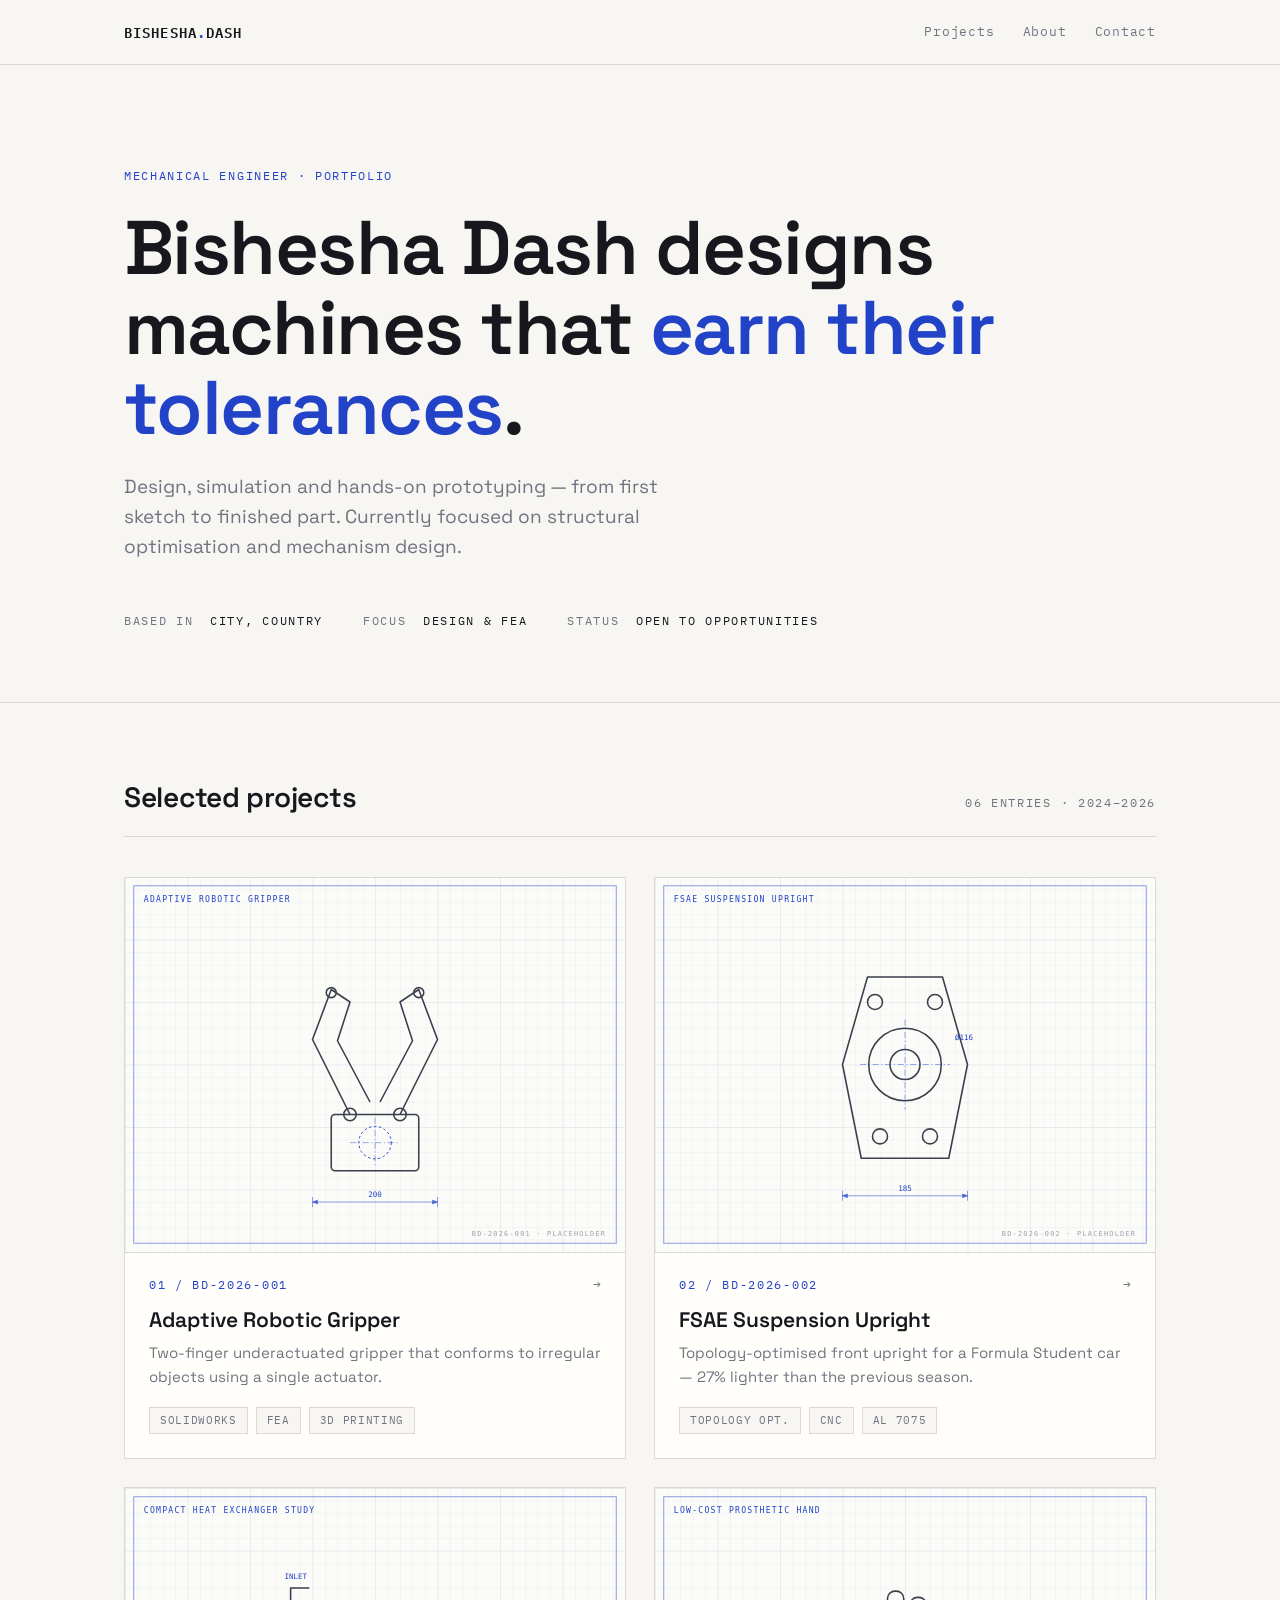
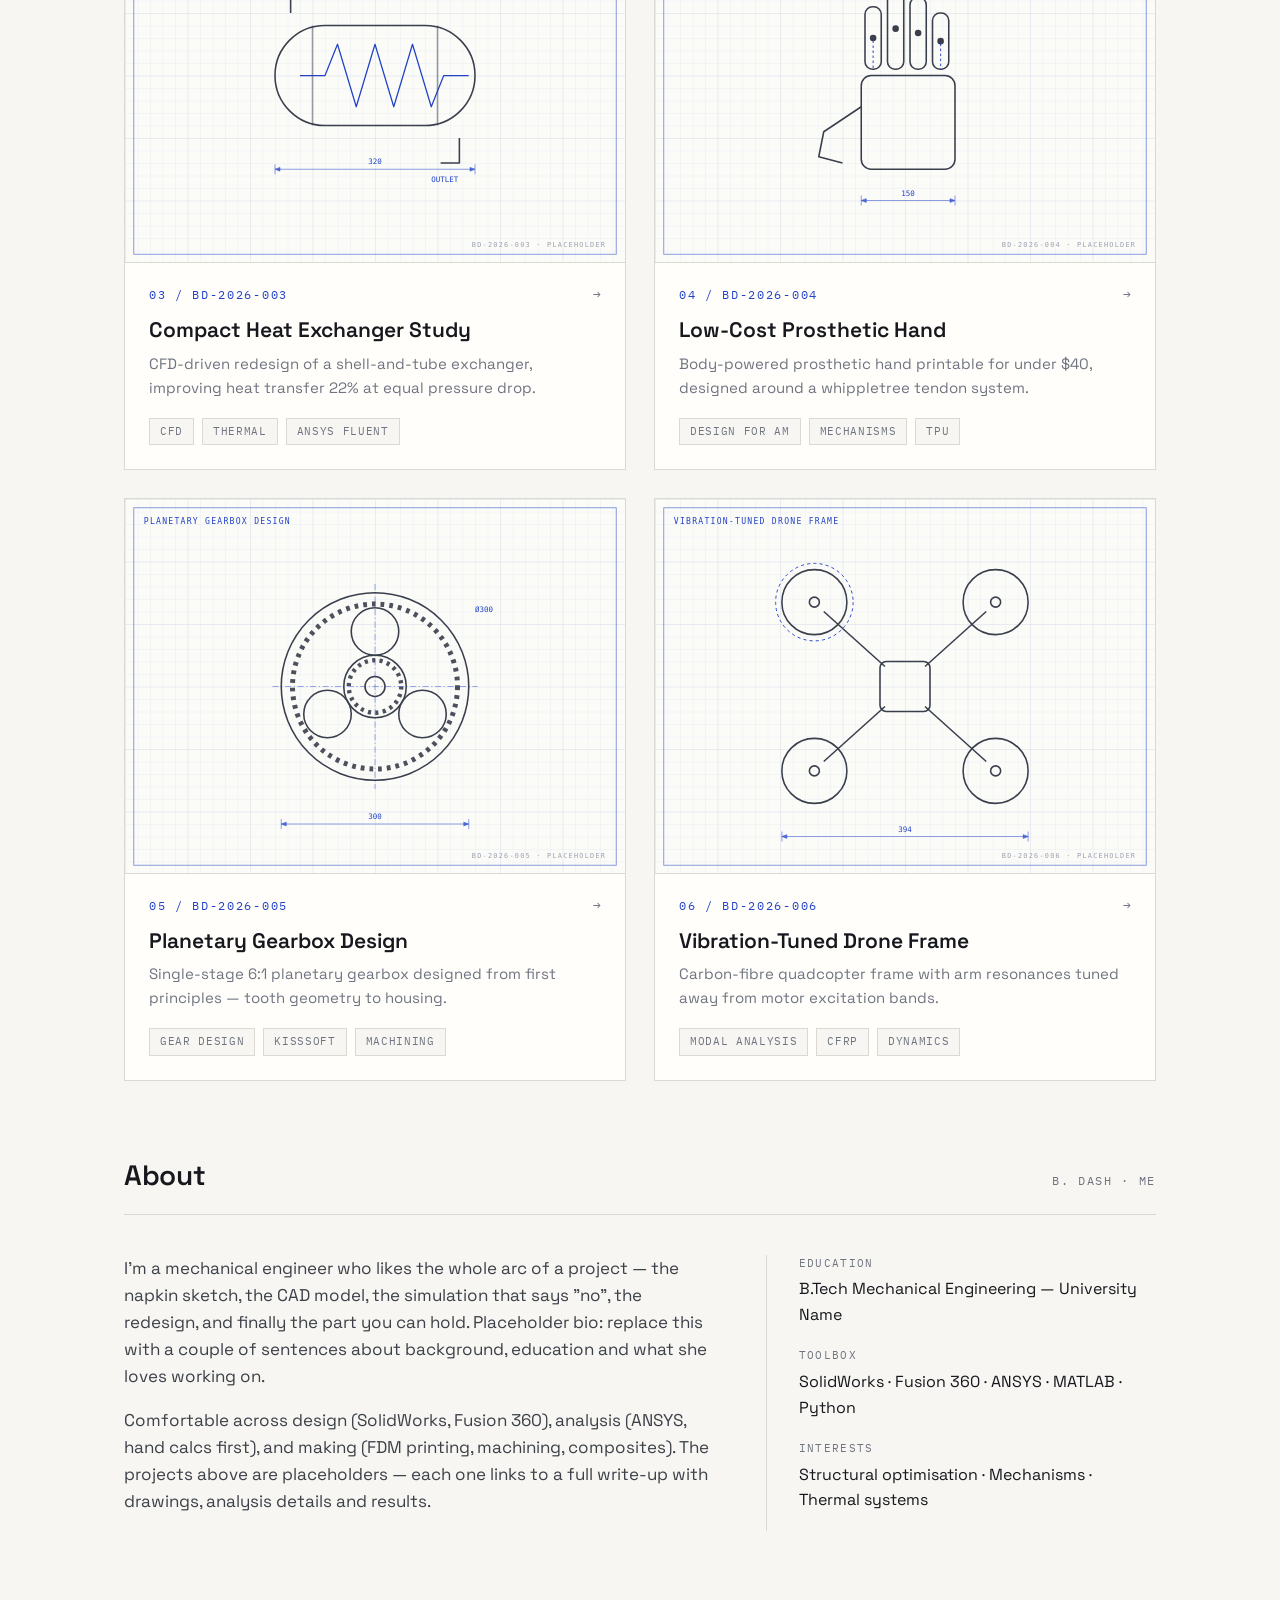
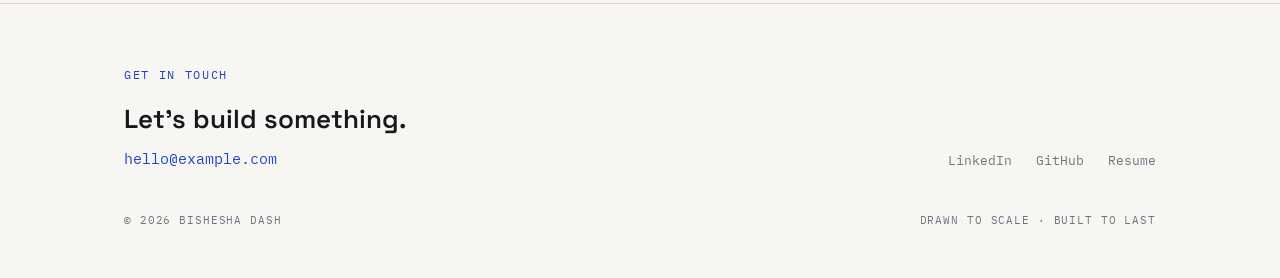
==== index.html @ 52e05893 "initial commit" ====
<!DOCTYPE html>
<html lang="en">
<head>
  <meta charset="UTF-8">
  <meta name="viewport" content="width=device-width, initial-scale=1.0">
  <title>Bishesha Dash — Mechanical Engineer</title>
  <meta name="description" content="Portfolio of Bishesha Dash, mechanical engineer — design, analysis and prototyping projects.">
  <link rel="preconnect" href="https://fonts.googleapis.com">
  <link rel="preconnect" href="https://fonts.gstatic.com" crossorigin>
  <link href="https://fonts.googleapis.com/css2?family=Space+Grotesk:wght@400;500;600&family=IBM+Plex+Mono:wght@400;500;600&display=swap" rel="stylesheet">
  <link rel="stylesheet" href="css/style.css">
</head>
<body>

  <nav class="nav">
    <div class="wrap nav__inner">
      <a class="nav__logo" href="index.html">BISHESHA<span>.</span>DASH</a>
      <div class="nav__links">
        <a href="#projects">Projects</a>
        <a href="#about">About</a>
        <a href="#contact">Contact</a>
      </div>
    </div>
  </nav>

  <header class="hero">
    <div class="wrap">
      <span class="label label--accent">Mechanical Engineer · Portfolio</span>
      <h1>Bishesha Dash designs machines that <em>earn their tolerances</em>.</h1>
      <p class="hero__tagline">
        Design, simulation and hands-on prototyping — from first sketch to
        finished part. Currently focused on structural optimisation and
        mechanism design.
      </p>
      <div class="hero__meta">
        <span class="label"><b>Based in</b> City, Country</span>
        <span class="label"><b>Focus</b> Design &amp; FEA</span>
        <span class="label"><b>Status</b> Open to opportunities</span>
      </div>
    </div>
  </header>

  <main>
    <section class="section" id="projects">
      <div class="wrap">
        <div class="section__head">
          <h2>Selected projects</h2>
          <span class="label">06 ENTRIES · 2024&#8211;2026</span>
        </div>
        <div class="grid">
        <a class="card" href="projects/robotic-gripper.html">
          <div class="card__thumb"><img src="assets/robotic-gripper.svg" alt="Adaptive Robotic Gripper placeholder rendering"></div>
          <div class="card__body">
            <div class="card__top">
              <span class="label label--accent">01 / BD-2026-001</span>
              <span class="card__arrow">&#8594;</span>
            </div>
            <h3>Adaptive Robotic Gripper</h3>
            <p class="card__desc">Two-finger underactuated gripper that conforms to irregular objects using a single actuator.</p>
            <div class="card__tags"><span class="tag">SolidWorks</span><span class="tag">FEA</span><span class="tag">3D Printing</span></div>
          </div>
        </a>
        <a class="card" href="projects/fsae-upright.html">
          <div class="card__thumb"><img src="assets/fsae-upright.svg" alt="FSAE Suspension Upright placeholder rendering"></div>
          <div class="card__body">
            <div class="card__top">
              <span class="label label--accent">02 / BD-2026-002</span>
              <span class="card__arrow">&#8594;</span>
            </div>
            <h3>FSAE Suspension Upright</h3>
            <p class="card__desc">Topology-optimised front upright for a Formula Student car — 27% lighter than the previous season.</p>
            <div class="card__tags"><span class="tag">Topology Opt.</span><span class="tag">CNC</span><span class="tag">Al 7075</span></div>
          </div>
        </a>
        <a class="card" href="projects/heat-exchanger.html">
          <div class="card__thumb"><img src="assets/heat-exchanger.svg" alt="Compact Heat Exchanger Study placeholder rendering"></div>
          <div class="card__body">
            <div class="card__top">
              <span class="label label--accent">03 / BD-2026-003</span>
              <span class="card__arrow">&#8594;</span>
            </div>
            <h3>Compact Heat Exchanger Study</h3>
            <p class="card__desc">CFD-driven redesign of a shell-and-tube exchanger, improving heat transfer 22% at equal pressure drop.</p>
            <div class="card__tags"><span class="tag">CFD</span><span class="tag">Thermal</span><span class="tag">ANSYS Fluent</span></div>
          </div>
        </a>
        <a class="card" href="projects/prosthetic-hand.html">
          <div class="card__thumb"><img src="assets/prosthetic-hand.svg" alt="Low-Cost Prosthetic Hand placeholder rendering"></div>
          <div class="card__body">
            <div class="card__top">
              <span class="label label--accent">04 / BD-2026-004</span>
              <span class="card__arrow">&#8594;</span>
            </div>
            <h3>Low-Cost Prosthetic Hand</h3>
            <p class="card__desc">Body-powered prosthetic hand printable for under $40, designed around a whippletree tendon system.</p>
            <div class="card__tags"><span class="tag">Design for AM</span><span class="tag">Mechanisms</span><span class="tag">TPU</span></div>
          </div>
        </a>
        <a class="card" href="projects/planetary-gearbox.html">
          <div class="card__thumb"><img src="assets/planetary-gearbox.svg" alt="Planetary Gearbox Design placeholder rendering"></div>
          <div class="card__body">
            <div class="card__top">
              <span class="label label--accent">05 / BD-2026-005</span>
              <span class="card__arrow">&#8594;</span>
            </div>
            <h3>Planetary Gearbox Design</h3>
            <p class="card__desc">Single-stage 6:1 planetary gearbox designed from first principles — tooth geometry to housing.</p>
            <div class="card__tags"><span class="tag">Gear Design</span><span class="tag">KISSsoft</span><span class="tag">Machining</span></div>
          </div>
        </a>
        <a class="card" href="projects/drone-frame.html">
          <div class="card__thumb"><img src="assets/drone-frame.svg" alt="Vibration-Tuned Drone Frame placeholder rendering"></div>
          <div class="card__body">
            <div class="card__top">
              <span class="label label--accent">06 / BD-2026-006</span>
              <span class="card__arrow">&#8594;</span>
            </div>
            <h3>Vibration-Tuned Drone Frame</h3>
            <p class="card__desc">Carbon-fibre quadcopter frame with arm resonances tuned away from motor excitation bands.</p>
            <div class="card__tags"><span class="tag">Modal Analysis</span><span class="tag">CFRP</span><span class="tag">Dynamics</span></div>
          </div>
        </a>
        </div>
      </div>
    </section>

    <section class="section" id="about" style="padding-top:0">
      <div class="wrap">
        <div class="section__head">
          <h2>About</h2>
          <span class="label">B. DASH · ME</span>
        </div>
        <div class="about">
          <div>
            <p>
              I'm a mechanical engineer who likes the whole arc of a project —
              the napkin sketch, the CAD model, the simulation that says "no",
              the redesign, and finally the part you can hold. Placeholder bio:
              replace this with a couple of sentences about background,
              education and what she loves working on.
            </p>
            <p>
              Comfortable across design (SolidWorks, Fusion 360), analysis
              (ANSYS, hand calcs first), and making (FDM printing, machining,
              composites). The projects above are placeholders — each one links
              to a full write-up with drawings, analysis details and results.
            </p>
          </div>
          <dl class="about__facts">
            <dt>Education</dt>
            <dd>B.Tech Mechanical Engineering — University Name</dd>
            <dt>Toolbox</dt>
            <dd>SolidWorks · Fusion 360 · ANSYS · MATLAB · Python</dd>
            <dt>Interests</dt>
            <dd>Structural optimisation · Mechanisms · Thermal systems</dd>
          </dl>
        </div>
      </div>
    </section>
  </main>

  <footer class="footer" id="contact">
    <div class="wrap">
      <div class="footer__inner">
        <div>
          <span class="label label--accent">Get in touch</span>
          <h2>Let's build something.</h2>
          <a class="email" href="mailto:hello@example.com">hello@example.com</a>
        </div>
        <div class="footer__links">
          <a href="#">LinkedIn</a>
          <a href="#">GitHub</a>
          <a href="#">Resume</a>
        </div>
      </div>
      <div class="footer__fine">
        <span>&#169; 2026 BISHESHA DASH</span>
        <span>DRAWN TO SCALE · BUILT TO LAST</span>
      </div>
    </div>
  </footer>

</body>
</html>
---- css/style.css ----
/* ============================================
   Bishesha Dash — Portfolio
   Clean engineering-paper aesthetic
   ============================================ */

:root {
  --paper: #f7f6f2;
  --surface: #fffefb;
  --ink: #16181d;
  --muted: #6f7480;
  --line: #dcd9d0;
  --accent: #2242c8;
  --accent-soft: #eef1fb;
  --mono: "IBM Plex Mono", ui-monospace, "SF Mono", Menlo, monospace;
  --sans: "Space Grotesk", -apple-system, "Helvetica Neue", Arial, sans-serif;
}

* { margin: 0; padding: 0; box-sizing: border-box; }

html { scroll-behavior: smooth; }

body {
  font-family: var(--sans);
  background: var(--paper);
  color: var(--ink);
  line-height: 1.6;
  font-size: 17px;
  -webkit-font-smoothing: antialiased;
}

::selection { background: var(--accent); color: #fff; }

img { max-width: 100%; display: block; }

a { color: inherit; text-decoration: none; }

.wrap {
  max-width: 1080px;
  margin: 0 auto;
  padding: 0 24px;
}

/* ---------- monospace labels ---------- */
.label {
  font-family: var(--mono);
  font-size: 12px;
  letter-spacing: 0.14em;
  text-transform: uppercase;
  color: var(--muted);
}

.label--accent { color: var(--accent); }

/* ---------- nav ---------- */
.nav {
  position: sticky;
  top: 0;
  z-index: 10;
  background: color-mix(in srgb, var(--paper) 88%, transparent);
  backdrop-filter: blur(10px);
  -webkit-backdrop-filter: blur(10px);
  border-bottom: 1px solid var(--line);
}

.nav__inner {
  display: flex;
  align-items: center;
  justify-content: space-between;
  height: 64px;
}

.nav__logo {
  font-family: var(--mono);
  font-size: 14px;
  font-weight: 600;
  letter-spacing: 0.08em;
}

.nav__logo span { color: var(--accent); }

.nav__links {
  display: flex;
  gap: 28px;
  font-family: var(--mono);
  font-size: 13px;
  letter-spacing: 0.06em;
}

.nav__links a {
  color: var(--muted);
  transition: color 0.15s ease;
}

.nav__links a:hover { color: var(--accent); }

/* ---------- hero ---------- */
.hero {
  padding: 96px 0 72px;
  border-bottom: 1px solid var(--line);
}

.hero h1 {
  font-size: clamp(42px, 7vw, 76px);
  font-weight: 600;
  line-height: 1.05;
  letter-spacing: -0.02em;
  margin: 20px 0 24px;
}

.hero h1 em {
  font-style: normal;
  color: var(--accent);
}

.hero__tagline {
  max-width: 560px;
  font-size: 19px;
  color: var(--muted);
}

.hero__meta {
  display: flex;
  flex-wrap: wrap;
  gap: 12px 40px;
  margin-top: 48px;
}

.hero__meta .label { color: var(--ink); }
.hero__meta .label b { color: var(--muted); font-weight: 400; margin-right: 8px; }

/* ---------- section headers ---------- */
.section { padding: 72px 0; }

.section__head {
  display: flex;
  align-items: baseline;
  justify-content: space-between;
  gap: 16px;
  margin-bottom: 40px;
  padding-bottom: 16px;
  border-bottom: 1px solid var(--line);
}

.section__head h2 {
  font-size: 28px;
  font-weight: 600;
  letter-spacing: -0.01em;
}

/* ---------- project grid ---------- */
.grid {
  display: grid;
  grid-template-columns: repeat(2, 1fr);
  gap: 28px;
}

.card {
  background: var(--surface);
  border: 1px solid var(--line);
  display: flex;
  flex-direction: column;
  transition: border-color 0.2s ease, transform 0.2s ease, box-shadow 0.2s ease;
}

.card:hover {
  border-color: var(--accent);
  transform: translateY(-3px);
  box-shadow: 0 12px 32px rgba(22, 24, 29, 0.08);
}

.card__thumb {
  border-bottom: 1px solid var(--line);
  overflow: hidden;
  aspect-ratio: 4 / 3;
  background: var(--surface);
}

.card__thumb img {
  width: 100%;
  height: 100%;
  object-fit: cover;
  transition: transform 0.35s ease;
}

.card:hover .card__thumb img { transform: scale(1.03); }

.card__body { padding: 22px 24px 24px; flex: 1; display: flex; flex-direction: column; }

.card__top {
  display: flex;
  justify-content: space-between;
  align-items: baseline;
  margin-bottom: 10px;
}

.card__body h3 {
  font-size: 21px;
  font-weight: 600;
  line-height: 1.3;
  margin-bottom: 8px;
}

.card:hover h3 { color: var(--accent); }

.card__desc {
  font-size: 15px;
  color: var(--muted);
  margin-bottom: 18px;
  flex: 1;
}

.card__tags { display: flex; flex-wrap: wrap; gap: 8px; }

.tag {
  font-family: var(--mono);
  font-size: 11px;
  letter-spacing: 0.06em;
  text-transform: uppercase;
  padding: 4px 10px;
  border: 1px solid var(--line);
  color: var(--muted);
  background: var(--paper);
}

.card__arrow {
  font-family: var(--mono);
  font-size: 13px;
  color: var(--muted);
  transition: transform 0.2s ease, color 0.2s ease;
}

.card:hover .card__arrow {
  color: var(--accent);
  transform: translateX(4px);
}

/* ---------- about ---------- */
.about {
  display: grid;
  grid-template-columns: 1.5fr 1fr;
  gap: 56px;
}

.about p { color: #3c4048; margin-bottom: 16px; }

.about__facts { border-left: 1px solid var(--line); padding-left: 32px; }

.about__facts dt {
  font-family: var(--mono);
  font-size: 11px;
  letter-spacing: 0.12em;
  text-transform: uppercase;
  color: var(--muted);
  margin-top: 20px;
}

.about__facts dt:first-child { margin-top: 0; }

.about__facts dd { font-size: 16px; margin-top: 4px; }

/* ---------- footer ---------- */
.footer {
  border-top: 1px solid var(--line);
  padding: 56px 0 48px;
}

.footer__inner {
  display: flex;
  flex-wrap: wrap;
  justify-content: space-between;
  align-items: flex-end;
  gap: 24px;
}

.footer h2 { font-size: 26px; font-weight: 600; margin: 12px 0 4px; }

.footer a.email {
  font-family: var(--mono);
  font-size: 15px;
  color: var(--accent);
  border-bottom: 1px solid transparent;
}

.footer a.email:hover { border-bottom-color: var(--accent); }

.footer__links {
  display: flex;
  gap: 24px;
  font-family: var(--mono);
  font-size: 13px;
}

.footer__links a { color: var(--muted); }
.footer__links a:hover { color: var(--accent); }

.footer__fine {
  margin-top: 40px;
  font-family: var(--mono);
  font-size: 11px;
  letter-spacing: 0.08em;
  color: var(--muted);
  display: flex;
  justify-content: space-between;
  gap: 16px;
  flex-wrap: wrap;
}

/* ============================================
   Project detail pages
   ============================================ */

.crumb {
  display: inline-flex;
  align-items: center;
  gap: 8px;
  margin-top: 40px;
  font-family: var(--mono);
  font-size: 13px;
  color: var(--muted);
  transition: color 0.15s ease;
}

.crumb:hover { color: var(--accent); }

.project-head { padding: 28px 0 40px; }

.project-head h1 {
  font-size: clamp(32px, 5vw, 52px);
  font-weight: 600;
  line-height: 1.1;
  letter-spacing: -0.02em;
  margin: 14px 0 18px;
}

.project-head .card__tags { margin-bottom: 20px; }

.project-head__summary {
  max-width: 640px;
  font-size: 19px;
  color: var(--muted);
}

.figure {
  border: 1px solid var(--line);
  background: var(--surface);
}

.figure img { width: 100%; }

.figure figcaption {
  font-family: var(--mono);
  font-size: 12px;
  letter-spacing: 0.08em;
  color: var(--muted);
  padding: 12px 16px;
  border-top: 1px solid var(--line);
}

/* overview + title block */
.overview {
  display: grid;
  grid-template-columns: 1.6fr 1fr;
  gap: 56px;
  align-items: start;
}

.overview .prose p { color: #3c4048; margin-bottom: 16px; }

.overview .prose h3, .analysis h3 {
  font-size: 20px;
  font-weight: 600;
  margin: 28px 0 12px;
}

.overview .prose ul { padding-left: 20px; color: #3c4048; }
.overview .prose li { margin-bottom: 8px; }

/* drawing-style title block */
.titleblock {
  border: 1.5px solid var(--ink);
  background: var(--surface);
  font-family: var(--mono);
  position: sticky;
  top: 88px;
}

.titleblock__head {
  padding: 12px 16px;
  border-bottom: 1.5px solid var(--ink);
  font-size: 12px;
  letter-spacing: 0.12em;
  text-transform: uppercase;
  display: flex;
  justify-content: space-between;
}

.titleblock__head span:last-child { color: var(--accent); }

.titleblock table { width: 100%; border-collapse: collapse; }

.titleblock td {
  padding: 10px 16px;
  font-size: 13px;
  border-bottom: 1px solid var(--line);
  vertical-align: top;
}

.titleblock tr:last-child td { border-bottom: none; }

.titleblock td:first-child {
  width: 42%;
  font-size: 10px;
  letter-spacing: 0.12em;
  text-transform: uppercase;
  color: var(--muted);
  padding-top: 13px;
}

/* drawings gallery */
.gallery {
  display: grid;
  grid-template-columns: repeat(3, 1fr);
  gap: 20px;
}

.gallery .figure img { aspect-ratio: 4 / 3; object-fit: cover; }

/* analysis */
.analysis {
  display: grid;
  grid-template-columns: 1fr 1.2fr;
  gap: 48px;
  align-items: start;
}

.analysis .prose p { color: #3c4048; margin-bottom: 16px; }
.analysis .prose h3:first-child { margin-top: 0; }

.stats {
  display: grid;
  grid-template-columns: repeat(3, 1fr);
  border: 1px solid var(--line);
  background: var(--surface);
  margin-top: 24px;
}

.stat { padding: 18px 20px; border-right: 1px solid var(--line); }
.stat:last-child { border-right: none; }

.stat b {
  display: block;
  font-size: 24px;
  font-weight: 600;
  letter-spacing: -0.01em;
}

.stat span {
  font-family: var(--mono);
  font-size: 10px;
  letter-spacing: 0.1em;
  text-transform: uppercase;
  color: var(--muted);
}

/* prev / next pager */
.pager {
  display: grid;
  grid-template-columns: 1fr 1fr;
  border-top: 1px solid var(--line);
  border-bottom: 1px solid var(--line);
  margin-top: 24px;
}

.pager a {
  padding: 28px 24px;
  transition: background 0.15s ease;
}

.pager a:hover { background: var(--accent-soft); }
.pager a:hover strong { color: var(--accent); }

.pager a + a { border-left: 1px solid var(--line); text-align: right; }

.pager strong {
  display: block;
  font-size: 18px;
  font-weight: 600;
  margin-top: 6px;
}

/* ---------- responsive ---------- */
@media (max-width: 860px) {
  .grid { grid-template-columns: 1fr; }
  .about, .overview, .analysis { grid-template-columns: 1fr; gap: 32px; }
  .about__facts { border-left: none; padding-left: 0; border-top: 1px solid var(--line); padding-top: 24px; }
  .gallery { grid-template-columns: 1fr; }
  .titleblock { position: static; }
  .hero { padding: 64px 0 48px; }
  .stats { grid-template-columns: 1fr; }
  .stat { border-right: none; border-bottom: 1px solid var(--line); }
  .stat:last-child { border-bottom: none; }
}
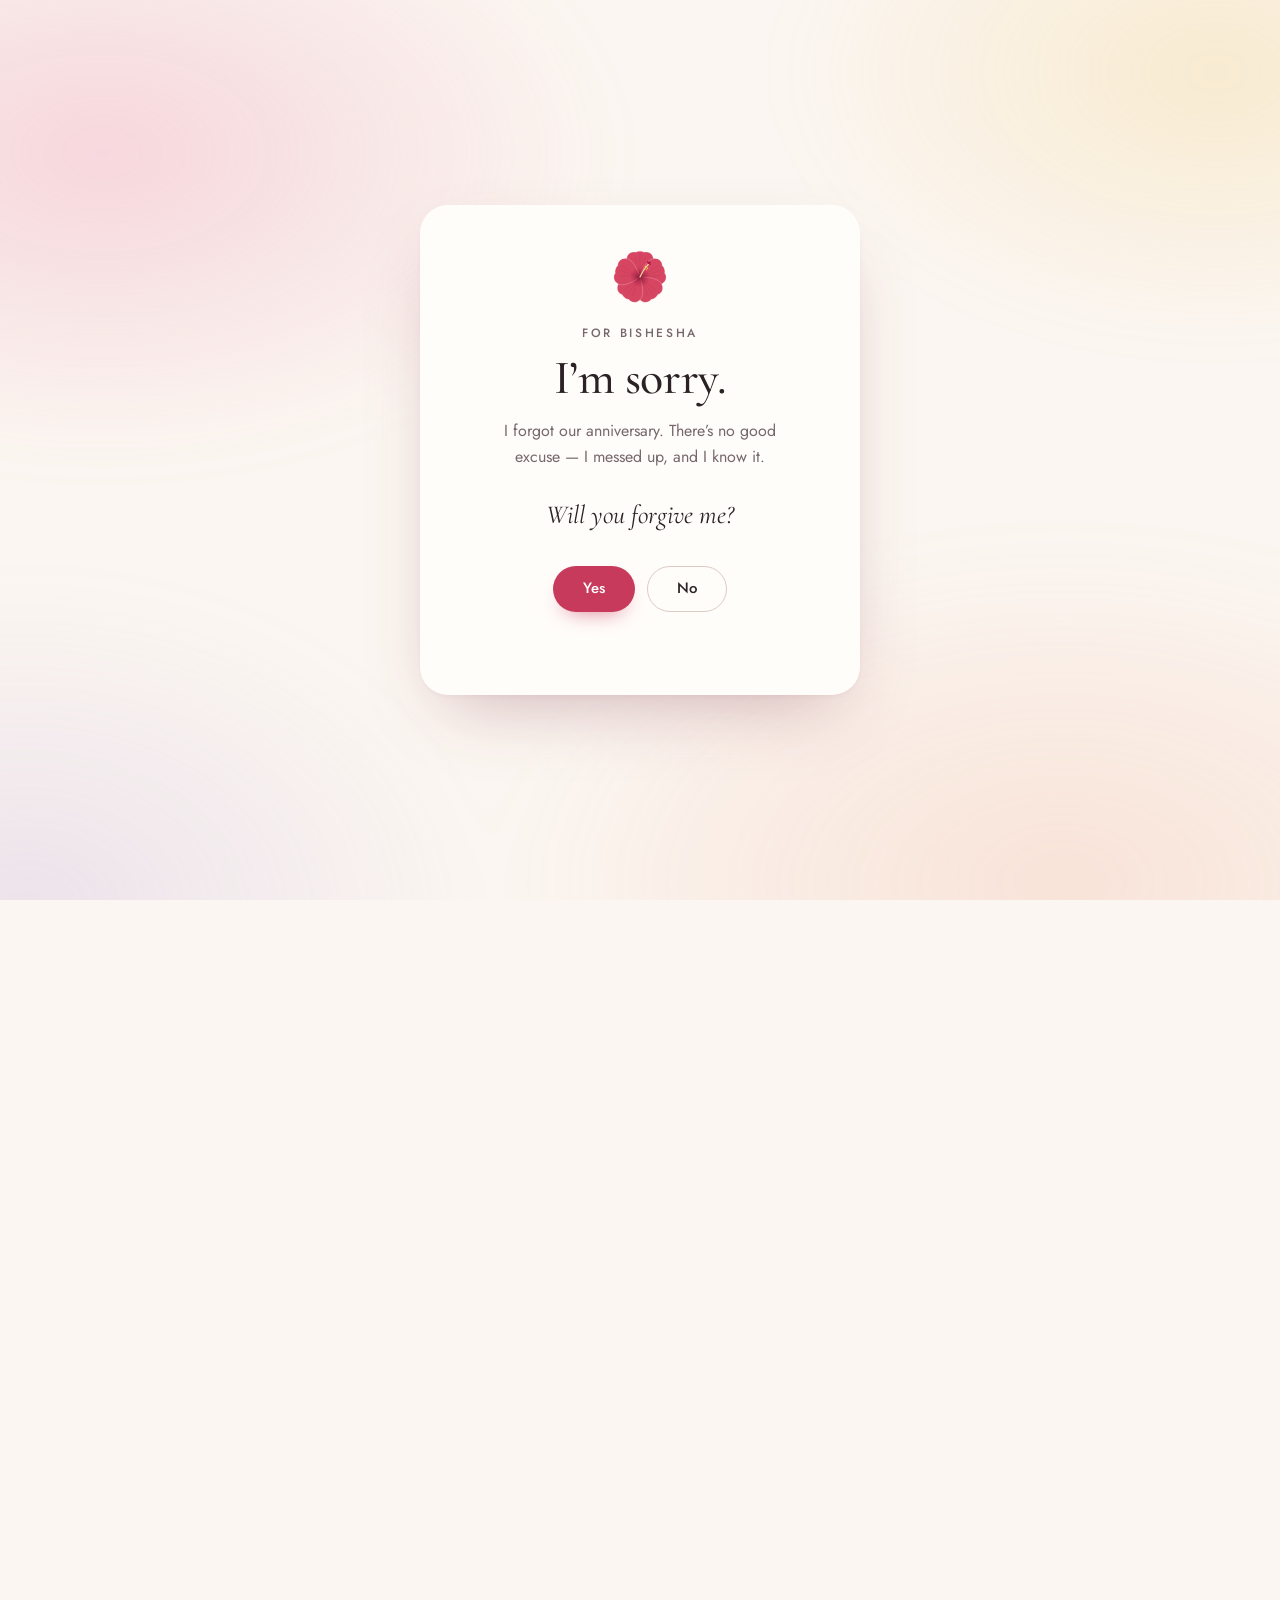
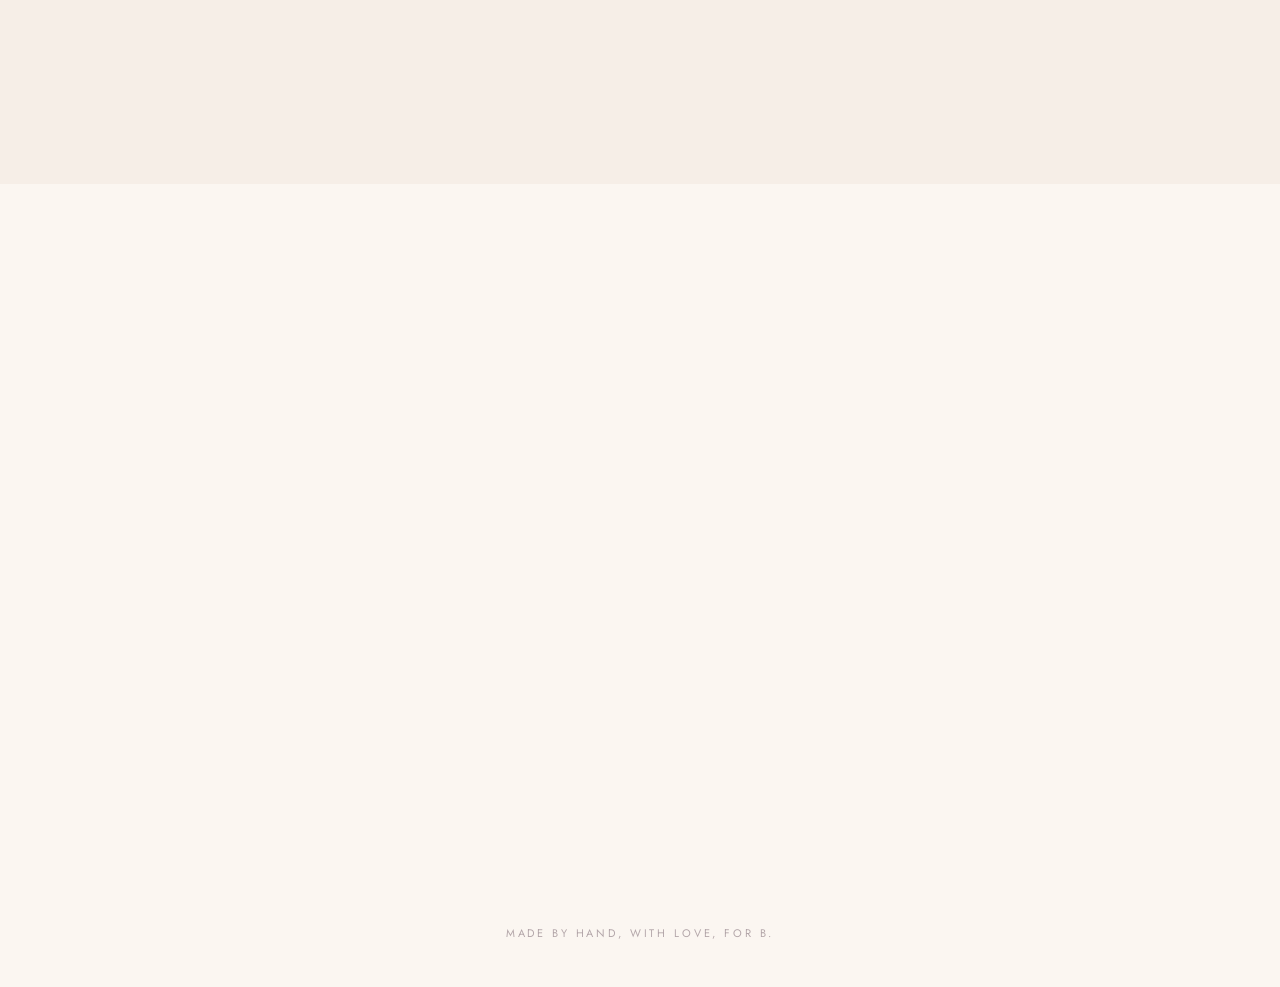
==== commit 0ce3e1cf: "Turn the site into an anniversary apology for Bishesha Replace the portfolio homepage with a one-pag" ====
--- a/index.html
+++ b/index.html
@@ -1,184 +1,484 @@
-<!DOCTYPE html>
+<!doctype html>
 <html lang="en">
 <head>
-  <meta charset="UTF-8">
-  <meta name="viewport" content="width=device-width, initial-scale=1.0">
-  <title>Bishesha Dash — Mechanical Engineer</title>
-  <meta name="description" content="Portfolio of Bishesha Dash, mechanical engineer — design, analysis and prototyping projects.">
+  <meta charset="utf-8">
+  <meta name="viewport" content="width=device-width, initial-scale=1, viewport-fit=cover">
+  <title>For Bishesha</title>
+  <meta name="description" content="A small note for Bishesha.">
+  <meta name="robots" content="noindex, nofollow">
+  <meta name="theme-color" content="#fbf6f1">
+  <link rel="icon" type="image/svg+xml" href="assets/hibiscus.svg">
   <link rel="preconnect" href="https://fonts.googleapis.com">
   <link rel="preconnect" href="https://fonts.gstatic.com" crossorigin>
-  <link href="https://fonts.googleapis.com/css2?family=Space+Grotesk:wght@400;500;600&family=IBM+Plex+Mono:wght@400;500;600&display=swap" rel="stylesheet">
-  <link rel="stylesheet" href="css/style.css">
+  <link href="https://fonts.googleapis.com/css2?family=Cormorant+Garamond:ital,wght@0,400;0,500;0,600;1,400;1,500&family=Jost:wght@300;400;500&display=swap" rel="stylesheet">
+  <link rel="stylesheet" href="css/love.css">
+  <script>
+    document.documentElement.classList.add('js');
+    try {
+      if (sessionStorage.getItem('forgiven') && !/[?&]again\b/.test(location.search)) {
+        document.documentElement.classList.add('is-forgiven');
+      }
+    } catch (e) {}
+  </script>
 </head>
-<body>
-
-  <nav class="nav">
-    <div class="wrap nav__inner">
-      <a class="nav__logo" href="index.html">BISHESHA<span>.</span>DASH</a>
-      <div class="nav__links">
-        <a href="#projects">Projects</a>
-        <a href="#about">About</a>
-        <a href="#contact">Contact</a>
-      </div>
+<body class="is-locked">
+
+  <!-- the hibiscus, drawn once and reused everywhere -->
+  <svg class="sprite" aria-hidden="true" focusable="false">
+    <defs>
+      <radialGradient id="hb-eye" cx="0" cy="0" r="18" gradientUnits="userSpaceOnUse">
+        <stop offset="0" stop-color="#6e0b29" stop-opacity=".8"/>
+        <stop offset=".55" stop-color="#8f1238" stop-opacity=".32"/>
+        <stop offset="1" stop-color="#8f1238" stop-opacity="0"/>
+      </radialGradient>
+      <g id="hb-petal">
+        <path stroke="#fff" stroke-opacity=".45" stroke-width=".8" d="M0 0C-10-8-24-19-24-31C-24-41-15-47-7-44C-4-46.5 4-46.5 7-44C15-47 24-41 24-31C24-19 10-8 0 0Z"/>
+        <path fill="none" stroke="#6e0b29" stroke-opacity=".16" stroke-width=".7" stroke-linecap="round" d="M0-6V-38M0-6L-9-35M0-6L9-35"/>
+      </g>
+      <symbol id="hibiscus" viewBox="-50 -50 100 100">
+        <use href="#hb-petal"/>
+        <use href="#hb-petal" transform="rotate(72)"/>
+        <use href="#hb-petal" transform="rotate(144)"/>
+        <use href="#hb-petal" transform="rotate(216)"/>
+        <use href="#hb-petal" transform="rotate(288)"/>
+        <circle r="18" fill="url(#hb-eye)"/>
+        <path d="M0 0Q5-12 15-23" fill="none" stroke="#f6e1a6" stroke-width="2" stroke-linecap="round"/>
+        <g fill="#f2c14e"><circle cx="9" cy="-15" r="1.3"/><circle cx="11.5" cy="-12.8" r="1.2"/><circle cx="12.2" cy="-17.4" r="1.2"/><circle cx="9.8" cy="-18.8" r="1.1"/><circle cx="13.6" cy="-15.2" r="1.1"/></g>
+        <g fill="#a3123a"><circle cx="15.6" cy="-25" r="1.6"/><circle cx="17.8" cy="-23.2" r="1.5"/><circle cx="13.8" cy="-26.8" r="1.5"/><circle cx="17.4" cy="-26.4" r="1.4"/></g>
+      </symbol>
+    </defs>
+  </svg>
+
+  <div class="progress" id="progress" aria-hidden="true"></div>
+
+  <!-- ═════════════════════════  THE APOLOGY  ═════════════════════════ -->
+  <div class="gate" id="gate" role="dialog" aria-modal="true" aria-labelledby="gate-title">
+    <div class="glow" aria-hidden="true"></div>
+
+    <div class="card" id="card">
+
+      <div class="step is-active" data-step="ask">
+        <svg class="hb sway" style="--c: var(--hb-red)" aria-hidden="true" focusable="false"><use href="#hibiscus"/></svg>
+        <p class="eyebrow">for bishesha</p>
+        <h1 class="card__title" id="gate-title">I’m sorry.</h1>
+        <p class="card__text">I forgot our anniversary. There’s no good excuse — I messed up, and I know it.</p>
+        <p class="card__ask">Will you forgive me?</p>
+        <div class="card__actions">
+          <button class="btn btn--primary" id="yes" type="button">Yes</button>
+          <button class="btn btn--ghost btn--no" id="no" type="button">No</button>
+        </div>
+        <p class="card__msg" id="msg" aria-live="polite"></p>
+      </div>
+
+      <form class="step" data-step="type" id="forgive-form" autocomplete="off" inert>
+        <p class="eyebrow">one more thing</p>
+        <h2 class="card__title">Okay, but I need it in writing.</h2>
+        <p class="card__text">Type this, word for word:</p>
+        <p class="phrase" id="phrase" aria-hidden="true"></p>
+        <input class="field" id="forgive-input" type="text" placeholder="type it here…" aria-label="Type: I forgive you Shreyas" autocapitalize="sentences" autocorrect="off" spellcheck="false">
+        <button class="btn btn--primary btn--block" id="forgive-submit" type="submit">Forgive him</button>
+        <p class="card__msg" id="msg2" aria-live="polite"></p>
+      </form>
+
+      <div class="step" data-step="done" inert>
+        <svg class="hb hb--big sway" style="--c: var(--hb-pink)" aria-hidden="true" focusable="false"><use href="#hibiscus"/></svg>
+        <h2 class="card__title">Thank you.</h2>
+        <p class="card__text">I love you. Come in —</p>
+      </div>
+
     </div>
-  </nav>
-
-  <header class="hero">
-    <div class="wrap">
-      <span class="label label--accent">Mechanical Engineer · Portfolio</span>
-      <h1>Bishesha Dash designs machines that <em>earn their tolerances</em>.</h1>
-      <p class="hero__tagline">
-        Design, simulation and hands-on prototyping — from first sketch to
-        finished part. Currently focused on structural optimisation and
-        mechanism design.
-      </p>
-      <div class="hero__meta">
-        <span class="label"><b>Based in</b> City, Country</span>
-        <span class="label"><b>Focus</b> Design &amp; FEA</span>
-        <span class="label"><b>Status</b> Open to opportunities</span>
-      </div>
-    </div>
-  </header>
-
-  <main>
-    <section class="section" id="projects">
+  </div>
+
+
+  <!-- ═════════════════════════  THE PAGE  ═════════════════════════ -->
+  <main id="main" inert>
+
+    <!-- hero -->
+    <header class="hero">
+      <div class="hero__inner">
+        <div class="reveal" style="--d: 300ms">
+          <svg class="hb sway" style="--c: var(--hb-red)" aria-hidden="true" focusable="false"><use href="#hibiscus"/></svg>
+        </div>
+        <p class="eyebrow reveal" style="--d: 450ms">a slightly late anniversary note</p>
+        <h1 class="hero__title reveal" id="hello" tabindex="-1" style="--d: 600ms">Bishesha,<em>thank you for forgiving me.</em></h1>
+        <p class="hero__lead reveal" style="--d: 800ms">I made you a small corner of the internet, to say the things I don’t say often enough. Take your time — scroll slowly.</p>
+      </div>
+      <a class="cue reveal" href="#you" style="--d: 1100ms"><span>scroll</span><i aria-hidden="true"></i></a>
+    </header>
+
+
+    <!-- 01 · you -->
+    <section class="section" id="you">
+      <div class="wrap you">
+        <figure class="portrait reveal" id="her">
+          <div class="arch">
+            <div class="ph" style="--c: var(--hb-pink)">
+              <svg class="hb" aria-hidden="true" focusable="false"><use href="#hibiscus"/></svg>
+              <span>photo coming soon</span>
+            </div>
+          </div>
+          <figcaption id="her-caption">you, being you</figcaption>
+        </figure>
+
+        <div>
+          <header class="head reveal">
+            <p class="eyebrow"><b>01</b>you</p>
+            <h2 class="title">Why you mean so much to me</h2>
+          </header>
+
+          <ol class="reasons">
+            <li class="reason reveal">
+              <span class="reason__n">i.</span>
+              <h3>You make ordinary days worth remembering.</h3>
+              <p>A random Tuesday with you somehow turns into a story I’m still telling weeks later.</p>
+            </li>
+            <li class="reason reveal">
+              <span class="reason__n">ii.</span>
+              <h3>You know the real, messy me — and you stay.</h3>
+              <p>You’ve seen all my worst habits (exhibit A: the reason this website exists) and you still choose me. I don’t take that lightly.</p>
+            </li>
+            <li class="reason reveal">
+              <span class="reason__n">iii.</span>
+              <h3>You’re the smartest person I know.</h3>
+              <p>You design machines that earn their tolerances. Somehow you’ve tolerated me too — which might be your most impressive work yet.</p>
+            </li>
+            <li class="reason reveal">
+              <span class="reason__n">iv.</span>
+              <h3>You make me want to be better.</h3>
+              <p>Not because you ask me to. Because you deserve someone who shows up, every single time.</p>
+            </li>
+            <li class="reason reveal">
+              <span class="reason__n">v.</span>
+              <h3>You feel like home.</h3>
+              <p>It doesn’t matter where we are. If you’re there, I’m okay.</p>
+            </li>
+            <li class="reason reveal">
+              <span class="reason__n">vi.</span>
+              <h3>Your laugh.</h3>
+              <p>That’s it. That’s the whole reason. It fixes everything.</p>
+            </li>
+          </ol>
+        </div>
+      </div>
+    </section>
+
+
+    <!-- 02 · us -->
+    <section class="section section--tint" id="us">
       <div class="wrap">
-        <div class="section__head">
-          <h2>Selected projects</h2>
-          <span class="label">06 ENTRIES · 2024&#8211;2026</span>
-        </div>
-        <div class="grid">
-        <a class="card" href="projects/robotic-gripper.html">
-          <div class="card__thumb"><img src="assets/robotic-gripper.svg" alt="Adaptive Robotic Gripper placeholder rendering"></div>
-          <div class="card__body">
-            <div class="card__top">
-              <span class="label label--accent">01 / BD-2026-001</span>
-              <span class="card__arrow">&#8594;</span>
-            </div>
-            <h3>Adaptive Robotic Gripper</h3>
-            <p class="card__desc">Two-finger underactuated gripper that conforms to irregular objects using a single actuator.</p>
-            <div class="card__tags"><span class="tag">SolidWorks</span><span class="tag">FEA</span><span class="tag">3D Printing</span></div>
+        <header class="head head--center reveal">
+          <p class="eyebrow"><b>02</b>us</p>
+          <h2 class="title">A few of my favourite frames</h2>
+          <p class="lead">Every one of them has you in it. That’s not a coincidence.</p>
+        </header>
+        <div class="gallery" id="gallery"></div>
+      </div>
+    </section>
+
+
+    <!-- 03 · me -->
+    <section class="section" id="me">
+      <div class="wrap wrap--narrow">
+        <header class="head reveal">
+          <p class="eyebrow"><b>03</b>me</p>
+          <h2 class="title">I know I don’t always get it right.</h2>
+        </header>
+        <p class="prose reveal">I forget things. Dates, texts, the thing you told me twice. Sometimes I get so lost in my own head that I forget to show you what you mean to me — and you should never have to wonder about that.</p>
+
+        <div class="ledger">
+          <div class="ledger__col ledger--forget reveal">
+            <h3 class="eyebrow">Things I forget</h3>
+            <ul>
+              <li>Our anniversary. (Clearly.)</li>
+              <li>To text back when I get busy</li>
+              <li>To say thank you for the little things</li>
+              <li>That you can’t read my mind</li>
+            </ul>
           </div>
-        </a>
-        <a class="card" href="projects/fsae-upright.html">
-          <div class="card__thumb"><img src="assets/fsae-upright.svg" alt="FSAE Suspension Upright placeholder rendering"></div>
-          <div class="card__body">
-            <div class="card__top">
-              <span class="label label--accent">02 / BD-2026-002</span>
-              <span class="card__arrow">&#8594;</span>
-            </div>
-            <h3>FSAE Suspension Upright</h3>
-            <p class="card__desc">Topology-optimised front upright for a Formula Student car — 27% lighter than the previous season.</p>
-            <div class="card__tags"><span class="tag">Topology Opt.</span><span class="tag">CNC</span><span class="tag">Al 7075</span></div>
+          <div class="ledger__col ledger--keep reveal" style="--d: 120ms">
+            <h3 class="eyebrow">Things I’ll never forget</h3>
+            <ul>
+              <li>The way you say my name</li>
+              <li>How easy it is to be myself around you</li>
+              <li>Every time you showed up for me without being asked</li>
+              <li>How lucky I am</li>
+            </ul>
           </div>
-        </a>
-        <a class="card" href="projects/heat-exchanger.html">
-          <div class="card__thumb"><img src="assets/heat-exchanger.svg" alt="Compact Heat Exchanger Study placeholder rendering"></div>
-          <div class="card__body">
-            <div class="card__top">
-              <span class="label label--accent">03 / BD-2026-003</span>
-              <span class="card__arrow">&#8594;</span>
-            </div>
-            <h3>Compact Heat Exchanger Study</h3>
-            <p class="card__desc">CFD-driven redesign of a shell-and-tube exchanger, improving heat transfer 22% at equal pressure drop.</p>
-            <div class="card__tags"><span class="tag">CFD</span><span class="tag">Thermal</span><span class="tag">ANSYS Fluent</span></div>
+        </div>
+      </div>
+
+      <div class="lucky reveal">
+        <svg class="hb sway" style="--c: var(--hb-coral)" aria-hidden="true" focusable="false"><use href="#hibiscus"/></svg>
+        <p class="lucky__line">I’m so <span>lucky</span><br>to have you.</p>
+        <p class="lucky__sub">Not lucky like finding money in an old jacket. Lucky like the universe made a mistake in my favour — and I plan to spend a very long time deserving it.</p>
+      </div>
+
+      <div class="wrap wrap--narrow">
+        <h3 class="sub reveal">So, a few promises</h3>
+        <ol class="promises">
+          <li class="reveal">Our anniversary now lives in three calendars, two alarms and one sticky note on my mirror.</li>
+          <li class="reveal">When you’re talking, my phone goes face-down.</li>
+          <li class="reveal">I’ll plan the next date — all of it, including where we eat.</li>
+          <li class="reveal">I’ll say “I love you” out loud more often, instead of just thinking it really hard.</li>
+        </ol>
+      </div>
+    </section>
+
+
+    <!-- 04 · letters -->
+    <section class="section section--tint" id="letters">
+      <div class="wrap">
+        <header class="head head--center reveal">
+          <p class="eyebrow"><b>04</b>letters</p>
+          <h2 class="title">Open when…</h2>
+          <p class="lead">For the days I’m not there — or not enough.</p>
+        </header>
+
+        <div class="letters">
+          <button class="letter reveal" type="button" aria-expanded="false" style="--c: var(--hb-pink)">
+            <span class="letter__inner">
+              <span class="letter__face letter__front">
+                <span class="env"><svg class="env__paper" viewBox="0 0 64 46" aria-hidden="true"><rect x="1" y="1" width="62" height="44" rx="5"/><path d="M3 4L32 26L61 4"/></svg><svg class="hb" aria-hidden="true" focusable="false"><use href="#hibiscus"/></svg></span>
+                <span class="letter__when">open when</span>
+                <span class="letter__title">you miss me</span>
+                <span class="letter__hint">tap to open</span>
+              </span>
+              <span class="letter__face letter__back">
+                <span class="letter__body">Close your eyes for a second. I’m probably thinking about you right now too. Then call me — I’ll pick up. My ringer is on now. For you.</span>
+                <span class="letter__sign">— S.</span>
+              </span>
+            </span>
+          </button>
+
+          <button class="letter reveal" type="button" aria-expanded="false" style="--c: var(--hb-coral); --d: 80ms">
+            <span class="letter__inner">
+              <span class="letter__face letter__front">
+                <span class="env"><svg class="env__paper" viewBox="0 0 64 46" aria-hidden="true"><rect x="1" y="1" width="62" height="44" rx="5"/><path d="M3 4L32 26L61 4"/></svg><svg class="hb" aria-hidden="true" focusable="false"><use href="#hibiscus"/></svg></span>
+                <span class="letter__when">open when</span>
+                <span class="letter__title">you’re mad at me</span>
+                <span class="letter__hint">tap to open</span>
+              </span>
+              <span class="letter__face letter__back">
+                <span class="letter__body">You’re probably right. I’m sorry. Tell me what I did and let me fix it — and if I can’t fix it right away, let me sit next to you until it feels better. Snacks are on me.</span>
+                <span class="letter__sign">— S.</span>
+              </span>
+            </span>
+          </button>
+
+          <button class="letter reveal" type="button" aria-expanded="false" style="--c: var(--hb-lilac); --d: 160ms">
+            <span class="letter__inner">
+              <span class="letter__face letter__front">
+                <span class="env"><svg class="env__paper" viewBox="0 0 64 46" aria-hidden="true"><rect x="1" y="1" width="62" height="44" rx="5"/><path d="M3 4L32 26L61 4"/></svg><svg class="hb" aria-hidden="true" focusable="false"><use href="#hibiscus"/></svg></span>
+                <span class="letter__when">open when</span>
+                <span class="letter__title">you can’t sleep</span>
+                <span class="letter__hint">tap to open</span>
+              </span>
+              <span class="letter__face letter__back">
+                <span class="letter__body">Breathe in for four, out for six. Think about the next trip we’ll take, and how I’ll definitely forget to pack something. I’ll be right here when you wake up.</span>
+                <span class="letter__sign">— S.</span>
+              </span>
+            </span>
+          </button>
+
+          <button class="letter reveal" type="button" aria-expanded="false" style="--c: var(--hb-yellow); --d: 240ms">
+            <span class="letter__inner">
+              <span class="letter__face letter__front">
+                <span class="env"><svg class="env__paper" viewBox="0 0 64 46" aria-hidden="true"><rect x="1" y="1" width="62" height="44" rx="5"/><path d="M3 4L32 26L61 4"/></svg><svg class="hb" aria-hidden="true" focusable="false"><use href="#hibiscus"/></svg></span>
+                <span class="letter__when">open when</span>
+                <span class="letter__title">you need a reminder</span>
+                <span class="letter__hint">tap to open</span>
+              </span>
+              <span class="letter__face letter__back">
+                <span class="letter__body">You are brilliant, kind, and so much more capable than you give yourself credit for. And I love you. That part never changes.</span>
+                <span class="letter__sign">— S.</span>
+              </span>
+            </span>
+          </button>
+        </div>
+      </div>
+    </section>
+
+
+    <!-- 05 · coupons -->
+    <section class="section" id="coupons">
+      <div class="wrap">
+        <header class="head head--center reveal">
+          <p class="eyebrow"><b>05</b>coupons</p>
+          <h2 class="title">To make it up to you</h2>
+          <p class="lead">Redeemable anytime. No expiry date. Strictly non-transferable.</p>
+        </header>
+
+        <div class="coupons">
+          <article class="coupon reveal" data-id="dinner" style="--c: var(--hb-coral)">
+            <div class="coupon__main">
+              <p class="coupon__kick"><svg class="hb" aria-hidden="true" focusable="false"><use href="#hibiscus"/></svg>good for</p>
+              <h3 class="coupon__title">One dinner, anywhere you want</h3>
+              <p class="coupon__fine">My treat. And no “I don’t know, you pick.”</p>
+              <span class="coupon__stamp" aria-hidden="true">redeemed</span>
+            </div>
+            <div class="coupon__stub"><button class="coupon__btn" type="button">Redeem</button></div>
+          </article>
+
+          <article class="coupon reveal" data-id="day" style="--c: var(--hb-yellow); --d: 80ms">
+            <div class="coupon__main">
+              <p class="coupon__kick"><svg class="hb" aria-hidden="true" focusable="false"><use href="#hibiscus"/></svg>good for</p>
+              <h3 class="coupon__title">A whole day, planned by me</h3>
+              <p class="coupon__fine">You just show up. I handle everything — including remembering it.</p>
+              <span class="coupon__stamp" aria-hidden="true">redeemed</span>
+            </div>
+            <div class="coupon__stub"><button class="coupon__btn" type="button">Redeem</button></div>
+          </article>
+
+          <article class="coupon reveal" data-id="hugs" data-unlimited style="--c: var(--hb-pink)">
+            <div class="coupon__main">
+              <p class="coupon__kick"><svg class="hb" aria-hidden="true" focusable="false"><use href="#hibiscus"/></svg>good for</p>
+              <h3 class="coupon__title">Unlimited hugs</h3>
+              <p class="coupon__fine">No questions asked. Valid even when I’m being annoying. Never runs out.</p>
+              <span class="coupon__stamp" aria-hidden="true">redeemed</span>
+            </div>
+            <div class="coupon__stub"><button class="coupon__btn" type="button">Redeem</button></div>
+          </article>
+
+          <article class="coupon reveal" data-id="right" style="--c: var(--hb-lilac); --d: 80ms">
+            <div class="coupon__main">
+              <p class="coupon__kick"><svg class="hb" aria-hidden="true" focusable="false"><use href="#hibiscus"/></svg>good for</p>
+              <h3 class="coupon__title">One “you were right”</h3>
+              <p class="coupon__fine">Said out loud, with no “but”. Use it wisely.</p>
+              <span class="coupon__stamp" aria-hidden="true">redeemed</span>
+            </div>
+            <div class="coupon__stub"><button class="coupon__btn" type="button">Redeem</button></div>
+          </article>
+
+          <article class="coupon reveal" data-id="flowers" style="--c: var(--hb-red)">
+            <div class="coupon__main">
+              <p class="coupon__kick"><svg class="hb" aria-hidden="true" focusable="false"><use href="#hibiscus"/></svg>good for</p>
+              <h3 class="coupon__title">Flowers, for no reason</h3>
+              <p class="coupon__fine">Hibiscus, obviously. Every colour I can find.</p>
+              <span class="coupon__stamp" aria-hidden="true">redeemed</span>
+            </div>
+            <div class="coupon__stub"><button class="coupon__btn" type="button">Redeem</button></div>
+          </article>
+
+          <article class="coupon reveal" data-id="movie" style="--c: var(--hb-peach); --d: 80ms">
+            <div class="coupon__main">
+              <p class="coupon__kick"><svg class="hb" aria-hidden="true" focusable="false"><use href="#hibiscus"/></svg>good for</p>
+              <h3 class="coupon__title">Movie night, your pick</h3>
+              <p class="coupon__fine">No complaints. I won’t fall asleep. (I’ll try very hard not to fall asleep.)</p>
+              <span class="coupon__stamp" aria-hidden="true">redeemed</span>
+            </div>
+            <div class="coupon__stub"><button class="coupon__btn" type="button">Redeem</button></div>
+          </article>
+        </div>
+      </div>
+    </section>
+
+
+    <!-- 06 · feedback -->
+    <section class="section section--tint" id="feedback">
+      <div class="wrap">
+        <header class="head head--center reveal">
+          <p class="eyebrow"><b>06</b>feedback</p>
+          <h2 class="title">How am I doing?</h2>
+          <p class="lead">Your feedback helps us improve our service. (I&nbsp;am the&nbsp;service.)</p>
+        </header>
+
+        <form class="fb reveal" id="fb" novalidate>
+          <fieldset class="q">
+            <legend class="q__label">Overall, how would you rate your boyfriend?</legend>
+            <div class="rating" id="rating">
+              <label class="rate" data-v="1" style="--c: var(--hb-red)"><input class="sr" type="radio" name="rating" value="1" aria-label="1 out of 5"><svg class="hb" aria-hidden="true" focusable="false"><use href="#hibiscus"/></svg></label>
+              <label class="rate" data-v="2" style="--c: var(--hb-pink)"><input class="sr" type="radio" name="rating" value="2" aria-label="2 out of 5"><svg class="hb" aria-hidden="true" focusable="false"><use href="#hibiscus"/></svg></label>
+              <label class="rate" data-v="3" style="--c: var(--hb-coral)"><input class="sr" type="radio" name="rating" value="3" aria-label="3 out of 5"><svg class="hb" aria-hidden="true" focusable="false"><use href="#hibiscus"/></svg></label>
+              <label class="rate" data-v="4" style="--c: var(--hb-yellow)"><input class="sr" type="radio" name="rating" value="4" aria-label="4 out of 5"><svg class="hb" aria-hidden="true" focusable="false"><use href="#hibiscus"/></svg></label>
+              <label class="rate" data-v="5" style="--c: var(--hb-lilac)"><input class="sr" type="radio" name="rating" value="5" aria-label="5 out of 5"><svg class="hb" aria-hidden="true" focusable="false"><use href="#hibiscus"/></svg></label>
+            </div>
+            <p class="rate-text" id="rate-text" aria-live="polite">tap a flower</p>
+          </fieldset>
+
+          <fieldset class="q">
+            <legend class="q__label">What should he work on?</legend>
+            <p class="q__hint">Pick as many as apply. (Be gentle.)</p>
+            <div class="chips">
+              <label class="chip"><input class="sr" type="checkbox" name="work" value="Remembering dates"><span>Remembering dates</span></label>
+              <label class="chip"><input class="sr" type="checkbox" name="work" value="Replying faster"><span>Replying faster</span></label>
+              <label class="chip"><input class="sr" type="checkbox" name="work" value="Planning dates"><span>Planning dates</span></label>
+              <label class="chip"><input class="sr" type="checkbox" name="work" value="Listening better"><span>Listening better</span></label>
+              <label class="chip"><input class="sr" type="checkbox" name="work" value="More hugs"><span>More hugs</span></label>
+              <label class="chip"><input class="sr" type="checkbox" name="work" value="More flowers"><span>More flowers</span></label>
+              <label class="chip"><input class="sr" type="checkbox" name="work" value="Staying awake on calls"><span>Staying awake on calls</span></label>
+              <label class="chip"><input class="sr" type="checkbox" name="work" value="Nothing, he’s perfect"><span>Nothing, he’s perfect</span></label>
+            </div>
+          </fieldset>
+
+          <label class="q">
+            <span class="q__label">One thing he does that you love</span>
+            <span class="q__hint">So he knows to keep doing it.</span>
+            <input class="field" type="text" name="loves" maxlength="240" placeholder="…">
+          </label>
+
+          <label class="q">
+            <span class="q__label">Anything else you want to tell him?</span>
+            <span class="q__hint">Complaints, compliments, demands — all welcome.</span>
+            <textarea class="field" name="note" rows="4" maxlength="2000"></textarea>
+          </label>
+
+          <fieldset class="q">
+            <legend class="q__label">Do you still love him?</legend>
+            <div class="chips">
+              <label class="chip"><input class="sr" type="radio" name="love" value="Yes"><span>Yes</span></label>
+              <label class="chip"><input class="sr" type="radio" name="love" value="Of course"><span>Of course</span></label>
+              <label class="chip"><input class="sr" type="radio" name="love" value="More than ever"><span>More than ever</span></label>
+            </div>
+          </fieldset>
+
+          <div class="fb__foot">
+            <button class="btn btn--primary" type="submit">Send feedback</button>
+            <p class="fb__msg" id="fb-msg" aria-live="polite"></p>
           </div>
-        </a>
-        <a class="card" href="projects/prosthetic-hand.html">
-          <div class="card__thumb"><img src="assets/prosthetic-hand.svg" alt="Low-Cost Prosthetic Hand placeholder rendering"></div>
-          <div class="card__body">
-            <div class="card__top">
-              <span class="label label--accent">04 / BD-2026-004</span>
-              <span class="card__arrow">&#8594;</span>
-            </div>
-            <h3>Low-Cost Prosthetic Hand</h3>
-            <p class="card__desc">Body-powered prosthetic hand printable for under $40, designed around a whippletree tendon system.</p>
-            <div class="card__tags"><span class="tag">Design for AM</span><span class="tag">Mechanisms</span><span class="tag">TPU</span></div>
+        </form>
+
+        <div class="receipt" id="receipt" tabindex="-1" hidden>
+          <p class="eyebrow">feedback received</p>
+          <h3 class="receipt__title">Thank you, Bishesha.</h3>
+          <p class="receipt__text">Shreyas has been notified (emotionally). To make sure it actually reaches him:</p>
+          <dl class="receipt__list" id="receipt-list"></dl>
+          <div class="receipt__actions">
+            <a class="btn btn--primary" id="send-wa" target="_blank" rel="noopener">Send on WhatsApp</a>
+            <a class="btn btn--ghost" id="send-mail">Send by email</a>
           </div>
-        </a>
-        <a class="card" href="projects/planetary-gearbox.html">
-          <div class="card__thumb"><img src="assets/planetary-gearbox.svg" alt="Planetary Gearbox Design placeholder rendering"></div>
-          <div class="card__body">
-            <div class="card__top">
-              <span class="label label--accent">05 / BD-2026-005</span>
-              <span class="card__arrow">&#8594;</span>
-            </div>
-            <h3>Planetary Gearbox Design</h3>
-            <p class="card__desc">Single-stage 6:1 planetary gearbox designed from first principles — tooth geometry to housing.</p>
-            <div class="card__tags"><span class="tag">Gear Design</span><span class="tag">KISSsoft</span><span class="tag">Machining</span></div>
-          </div>
-        </a>
-        <a class="card" href="projects/drone-frame.html">
-          <div class="card__thumb"><img src="assets/drone-frame.svg" alt="Vibration-Tuned Drone Frame placeholder rendering"></div>
-          <div class="card__body">
-            <div class="card__top">
-              <span class="label label--accent">06 / BD-2026-006</span>
-              <span class="card__arrow">&#8594;</span>
-            </div>
-            <h3>Vibration-Tuned Drone Frame</h3>
-            <p class="card__desc">Carbon-fibre quadcopter frame with arm resonances tuned away from motor excitation bands.</p>
-            <div class="card__tags"><span class="tag">Modal Analysis</span><span class="tag">CFRP</span><span class="tag">Dynamics</span></div>
-          </div>
-        </a>
-        </div>
-      </div>
-    </section>
-
-    <section class="section" id="about" style="padding-top:0">
-      <div class="wrap">
-        <div class="section__head">
-          <h2>About</h2>
-          <span class="label">B. DASH · ME</span>
-        </div>
-        <div class="about">
-          <div>
-            <p>
-              I'm a mechanical engineer who likes the whole arc of a project —
-              the napkin sketch, the CAD model, the simulation that says "no",
-              the redesign, and finally the part you can hold. Placeholder bio:
-              replace this with a couple of sentences about background,
-              education and what she loves working on.
-            </p>
-            <p>
-              Comfortable across design (SolidWorks, Fusion 360), analysis
-              (ANSYS, hand calcs first), and making (FDM printing, machining,
-              composites). The projects above are placeholders — each one links
-              to a full write-up with drawings, analysis details and results.
-            </p>
-          </div>
-          <dl class="about__facts">
-            <dt>Education</dt>
-            <dd>B.Tech Mechanical Engineering — University Name</dd>
-            <dt>Toolbox</dt>
-            <dd>SolidWorks · Fusion 360 · ANSYS · MATLAB · Python</dd>
-            <dt>Interests</dt>
-            <dd>Structural optimisation · Mechanisms · Thermal systems</dd>
-          </dl>
-        </div>
-      </div>
-    </section>
+          <button class="linkbtn" id="fb-edit" type="button">edit my answers</button>
+        </div>
+      </div>
+    </section>
+
+
+    <!-- the end -->
+    <footer class="end">
+      <div class="end__flowers reveal" aria-hidden="true">
+        <svg class="hb" style="--c: var(--hb-red); transform: rotate(-14deg)"><use href="#hibiscus"/></svg>
+        <svg class="hb" style="--c: var(--hb-pink); transform: rotate(9deg)"><use href="#hibiscus"/></svg>
+        <svg class="hb" style="--c: var(--hb-yellow); transform: rotate(-4deg)"><use href="#hibiscus"/></svg>
+        <svg class="hb" style="--c: var(--hb-coral); transform: rotate(16deg)"><use href="#hibiscus"/></svg>
+        <svg class="hb" style="--c: var(--hb-lilac); transform: rotate(-10deg)"><use href="#hibiscus"/></svg>
+      </div>
+      <p class="end__line reveal">Happy anniversary,<br>Bishesha.</p>
+      <p class="end__sub reveal">A little late, I know. But I’m not going anywhere — and neither is this date, ever again.</p>
+      <p class="end__days reveal" id="days" hidden></p>
+      <p class="end__sign reveal">Yours, always,<span class="end__name">Shreyas</span></p>
+      <p class="end__fine">made by hand, with love, for B.</p>
+    </footer>
+
   </main>
 
-  <footer class="footer" id="contact">
-    <div class="wrap">
-      <div class="footer__inner">
-        <div>
-          <span class="label label--accent">Get in touch</span>
-          <h2>Let's build something.</h2>
-          <a class="email" href="mailto:hello@example.com">hello@example.com</a>
-        </div>
-        <div class="footer__links">
-          <a href="#">LinkedIn</a>
-          <a href="#">GitHub</a>
-          <a href="#">Resume</a>
-        </div>
-      </div>
-      <div class="footer__fine">
-        <span>&#169; 2026 BISHESHA DASH</span>
-        <span>DRAWN TO SCALE · BUILT TO LAST</span>
-      </div>
-    </div>
-  </footer>
-
+  <div class="lightbox" id="lightbox" hidden>
+    <button class="lightbox__close" type="button" aria-label="Close photo">&times;</button>
+    <figure>
+      <img alt="">
+      <figcaption></figcaption>
+    </figure>
+  </div>
+
+  <script src="js/config.js"></script>
+  <script src="js/love.js"></script>
 </body>
 </html>
--- a/css/love.css
+++ b/css/love.css
@@ -0,0 +1,1286 @@
+/* =========================================================
+   For Bishesha
+   warm paper, soft type, a little hibiscus in every colour
+   ========================================================= */
+
+:root {
+  --bg: #fbf6f1;
+  --bg-tint: #f6eee7;
+  --surface: #fffdfa;
+  --ink: #2b2226;
+  --ink-soft: #4a3e42;
+  --muted: #76686c;
+  --faint: #b3a6a9;
+  --line: #eee2da;
+  --line-strong: #dccbc2;
+
+  --accent: #c73a5c;
+  --accent-deep: #a92c4b;
+  --accent-soft: #fbe9ee;
+
+  /* hibiscus, all colours */
+  --hb-red: #d64561;
+  --hb-pink: #ec8cab;
+  --hb-coral: #f08a62;
+  --hb-yellow: #f2c35a;
+  --hb-peach: #f4b09a;
+  --hb-lilac: #b495d4;
+
+  --serif: "Cormorant Garamond", "Cormorant", Garamond, "Times New Roman", serif;
+  --sans: "Jost", -apple-system, "Helvetica Neue", Arial, sans-serif;
+
+  --ease: cubic-bezier(.2, .7, .2, 1);
+  --shadow: 0 1px 2px rgba(80, 30, 40, .04), 0 14px 34px -16px rgba(120, 40, 60, .22);
+  --shadow-lg: 0 2px 4px rgba(80, 30, 40, .03), 0 30px 70px -28px rgba(120, 40, 60, .35);
+
+  color-scheme: light;
+}
+
+/* ---------- base ---------- */
+
+*, *::before, *::after { box-sizing: border-box; }
+* { margin: 0; }
+
+html {
+  scroll-behavior: smooth;
+  -webkit-text-size-adjust: 100%;
+}
+
+body {
+  font-family: var(--sans);
+  font-size: 17px;
+  line-height: 1.7;
+  color: var(--ink);
+  background: var(--bg);
+  -webkit-font-smoothing: antialiased;
+  text-rendering: optimizeLegibility;
+  overflow-x: hidden;
+}
+
+body.is-locked { overflow: hidden; }
+
+img, svg { display: block; max-width: 100%; }
+button, input, textarea { font: inherit; color: inherit; }
+button { cursor: pointer; background: none; border: 0; padding: 0; }
+a { color: inherit; }
+
+::selection { background: #f6d3dc; color: var(--ink); }
+
+:focus-visible {
+  outline: 2px solid var(--accent);
+  outline-offset: 3px;
+  border-radius: 6px;
+}
+
+[hidden] { display: none !important; }
+
+.sprite { position: absolute; width: 0; height: 0; overflow: hidden; }
+
+.sr {
+  position: absolute;
+  width: 1px; height: 1px;
+  padding: 0; margin: -1px;
+  overflow: hidden;
+  clip: rect(0 0 0 0);
+  white-space: nowrap;
+  border: 0;
+}
+
+/* ---------- the flower ---------- */
+
+.hb {
+  width: var(--s, 24px);
+  height: var(--s, 24px);
+  color: var(--c, var(--hb-red));
+  fill: currentColor;
+  overflow: visible;
+  flex: none;
+}
+
+.sway {
+  animation: sway 7s ease-in-out infinite;
+  transform-origin: 50% 50%;
+}
+
+@keyframes sway {
+  0%, 100% { transform: rotate(-6deg); }
+  50% { transform: rotate(6deg); }
+}
+
+/* ---------- type helpers ---------- */
+
+.eyebrow {
+  font-size: 12px;
+  font-weight: 500;
+  letter-spacing: .22em;
+  text-transform: uppercase;
+  color: var(--muted);
+}
+
+.eyebrow b {
+  font-weight: 500;
+  color: var(--accent);
+  margin-right: .9em;
+}
+
+/* ---------- buttons & fields ---------- */
+
+.btn {
+  display: inline-flex;
+  align-items: center;
+  justify-content: center;
+  gap: .5em;
+  font-size: 15px;
+  font-weight: 500;
+  letter-spacing: .02em;
+  line-height: 1;
+  padding: .95em 1.9em;
+  border-radius: 999px;
+  border: 1px solid transparent;
+  text-decoration: none;
+  white-space: nowrap;
+  transition: background-color .25s, border-color .25s, color .25s, transform .25s, box-shadow .25s;
+}
+
+.btn--primary {
+  background: var(--accent);
+  color: #fff;
+  box-shadow: 0 10px 22px -12px rgba(199, 58, 92, .75);
+}
+.btn--primary:hover { background: var(--accent-deep); transform: translateY(-1px); }
+
+.btn--ghost {
+  background: transparent;
+  border-color: var(--line-strong);
+  color: var(--ink);
+}
+.btn--ghost:hover { border-color: var(--ink); }
+
+.btn--block { width: 100%; }
+
+.field {
+  width: 100%;
+  padding: 14px 18px;
+  font-size: 17px;
+  line-height: 1.5;
+  background: var(--bg);
+  border: 1px solid var(--line-strong);
+  border-radius: 14px;
+  transition: border-color .2s, box-shadow .2s, background-color .2s;
+}
+.field::placeholder { color: var(--faint); }
+.field:focus {
+  outline: none;
+  background: var(--surface);
+  border-color: var(--accent);
+  box-shadow: 0 0 0 4px rgba(199, 58, 92, .12);
+}
+textarea.field { resize: vertical; min-height: 128px; }
+
+.linkbtn {
+  font-size: 14px;
+  color: var(--muted);
+  text-decoration: underline;
+  text-underline-offset: 3px;
+}
+.linkbtn:hover { color: var(--ink); }
+
+/* =========================================================
+   THE APOLOGY
+   ========================================================= */
+
+.gate {
+  position: fixed;
+  inset: 0;
+  z-index: 50;
+  display: grid;
+  place-items: center;
+  padding: 24px 16px;
+  background: var(--bg);
+  overflow: hidden;
+  overscroll-behavior: contain;
+  transition: opacity 1.1s ease, visibility 0s linear 1.1s;
+}
+
+.is-forgiven .gate { display: none; }
+
+.gate.is-leaving { opacity: 0; visibility: hidden; }
+.gate.is-leaving .card { transform: scale(.97); transition: transform 1.1s ease; }
+
+.glow {
+  position: absolute;
+  inset: -25%;
+  pointer-events: none;
+  background:
+    radial-gradient(38% 32% at 22% 28%, rgba(236, 140, 171, .30), transparent 70%),
+    radial-gradient(32% 28% at 80% 22%, rgba(242, 195, 90, .22), transparent 70%),
+    radial-gradient(42% 36% at 72% 82%, rgba(240, 138, 98, .18), transparent 70%),
+    radial-gradient(34% 34% at 18% 84%, rgba(180, 149, 212, .20), transparent 70%);
+  filter: blur(30px);
+  animation: drift 26s ease-in-out infinite alternate;
+}
+
+@keyframes drift {
+  from { transform: translate3d(-2%, -1%, 0) rotate(0deg); }
+  to   { transform: translate3d(2%, 2%, 0) rotate(8deg); }
+}
+
+.card {
+  position: relative;
+  display: grid;
+  width: min(440px, 100%);
+  padding: 44px clamp(22px, 6vw, 40px) 30px;
+  background: var(--surface);
+  border-radius: 28px;
+  box-shadow: var(--shadow-lg);
+  text-align: center;
+  animation: rise 1s var(--ease) both;
+}
+
+@keyframes rise {
+  from { opacity: 0; transform: translateY(16px) scale(.98); }
+}
+
+.card.shake { animation: shake .5s cubic-bezier(.36, .07, .19, .97); }
+
+@keyframes shake {
+  10%, 90% { transform: translateX(-1px); }
+  20%, 80% { transform: translateX(3px); }
+  30%, 50%, 70% { transform: translateX(-6px); }
+  40%, 60% { transform: translateX(6px); }
+}
+
+.step {
+  grid-area: 1 / 1;
+  display: flex;
+  flex-direction: column;
+  align-items: center;
+  justify-content: center;
+  opacity: 0;
+  visibility: hidden;
+  transform: translateY(10px);
+  transition: opacity .45s ease, transform .6s var(--ease), visibility 0s linear .45s;
+}
+
+.step.is-active {
+  opacity: 1;
+  visibility: visible;
+  transform: none;
+  transition-delay: .15s, .15s, 0s;
+}
+
+.card .hb { --s: 56px; margin-bottom: 18px; }
+.card .hb--big { --s: 76px; }
+
+.card__title {
+  font-family: var(--serif);
+  font-weight: 500;
+  font-size: clamp(38px, 9vw, 48px);
+  line-height: 1.05;
+  letter-spacing: -.01em;
+  margin: 10px 0 14px;
+}
+
+.card__text {
+  max-width: 30ch;
+  font-size: 16px;
+  line-height: 1.65;
+  color: var(--muted);
+}
+
+.card__ask {
+  margin: 22px 0;
+  font-family: var(--serif);
+  font-style: italic;
+  font-size: 26px;
+}
+
+.card__actions {
+  display: flex;
+  flex-wrap: wrap;
+  align-items: center;
+  justify-content: center;
+  gap: 12px;
+  min-height: 60px;
+}
+
+#yes {
+  font-size: calc(15px * var(--grow, 1));
+  transition: font-size .45s cubic-bezier(.34, 1.56, .64, 1), background-color .25s, transform .25s, box-shadow .25s;
+}
+
+#yes.is-pulsing { animation: pulse 1.8s ease-in-out infinite; }
+
+@keyframes pulse {
+  0%, 100% { box-shadow: 0 10px 22px -12px rgba(199, 58, 92, .75), 0 0 0 0 rgba(199, 58, 92, .35); }
+  50%      { box-shadow: 0 10px 22px -12px rgba(199, 58, 92, .75), 0 0 0 12px rgba(199, 58, 92, 0); }
+}
+
+.btn--no { font-size: calc(15px * var(--shrink, 1)); }
+
+.btn--no.is-running {
+  position: fixed;
+  z-index: 60;
+  margin: 0;
+  background: var(--surface);
+  box-shadow: var(--shadow);
+  transition: left .45s cubic-bezier(.3, 1.3, .5, 1), top .45s cubic-bezier(.3, 1.3, .5, 1), opacity .4s, transform .4s;
+}
+
+.btn--no.is-gone {
+  opacity: 0;
+  transform: scale(.4) rotate(-20deg);
+  pointer-events: none;
+}
+
+.card__msg {
+  min-height: 1.4em;
+  margin-top: 18px;
+  font-family: var(--serif);
+  font-style: italic;
+  font-size: 20px;
+  line-height: 1.3;
+  color: var(--accent);
+}
+
+.card__msg.pop, .fb__msg.pop { animation: pop .45s var(--ease); }
+
+@keyframes pop {
+  from { opacity: 0; transform: translateY(6px); }
+}
+
+/* step 2: type it */
+
+.phrase {
+  margin: 4px 0 22px;
+  font-family: var(--serif);
+  font-style: italic;
+  font-size: clamp(25px, 7vw, 30px);
+  line-height: 1.2;
+  color: var(--faint);
+  -webkit-user-select: none;
+  user-select: none;
+}
+.phrase span { transition: color .25s; }
+.phrase span.hit { color: var(--accent); }
+
+.card form .field { text-align: center; }
+.card form .btn { margin-top: 14px; }
+
+#forgive-submit.is-ready { animation: pulse 1.8s ease-in-out infinite; }
+
+/* the bloom when she forgives */
+
+.bloom {
+  position: fixed;
+  inset: 0;
+  z-index: 70;
+  pointer-events: none;
+  overflow: hidden;
+}
+.bloom__f { position: absolute; will-change: transform, opacity; }
+.bloom__f .hb { --s: 100%; }
+
+/* =========================================================
+   THE PAGE
+   ========================================================= */
+
+.progress {
+  position: fixed;
+  top: 0; left: 0; right: 0;
+  z-index: 40;
+  height: 2px;
+  transform: scaleX(0);
+  transform-origin: 0 50%;
+  background: linear-gradient(90deg, var(--hb-red), var(--hb-pink), var(--hb-coral), var(--hb-yellow), var(--hb-lilac));
+}
+.is-locked .progress { opacity: 0; }
+
+.wrap {
+  width: 100%;
+  max-width: 1080px;
+  margin: 0 auto;
+  padding: 0 clamp(16px, 4vw, 32px);
+}
+.wrap--narrow { max-width: 760px; }
+
+.section {
+  padding: clamp(88px, 13vw, 160px) 0;
+  background: var(--section-bg, var(--bg));
+}
+.section--tint { --section-bg: var(--bg-tint); }
+
+.head { margin-bottom: clamp(40px, 6vw, 68px); }
+.head--center { text-align: center; }
+.head--center .lead { margin-inline: auto; }
+
+.title {
+  margin-top: 14px;
+  font-family: var(--serif);
+  font-weight: 500;
+  font-size: clamp(38px, 6vw, 62px);
+  line-height: 1.04;
+  letter-spacing: -.015em;
+}
+
+.lead {
+  max-width: 34em;
+  margin-top: 16px;
+  font-size: 18px;
+  color: var(--muted);
+}
+
+.sub {
+  font-family: var(--serif);
+  font-weight: 500;
+  font-size: clamp(28px, 4vw, 36px);
+  line-height: 1.15;
+}
+
+/* reveal on scroll */
+
+.js .reveal {
+  opacity: 0;
+  transform: translateY(22px);
+  transition: opacity 1s var(--ease) var(--d, 0ms), transform 1s var(--ease) var(--d, 0ms);
+}
+.js .reveal.in { opacity: 1; transform: none; }
+
+/* ---------- hero ---------- */
+
+.hero {
+  position: relative;
+  display: grid;
+  place-items: center;
+  min-height: 100vh;
+  min-height: 100svh;
+  padding: 96px 16px 128px;
+  text-align: center;
+  overflow: hidden;
+  background:
+    radial-gradient(46% 38% at 50% 42%, rgba(236, 140, 171, .13), transparent 72%),
+    var(--bg);
+}
+
+.hero .hb { --s: 60px; margin: 0 auto 28px; }
+
+.hero__title {
+  margin-top: 18px;
+  font-family: var(--serif);
+  font-weight: 500;
+  font-size: clamp(48px, 9vw, 104px);
+  line-height: .98;
+  letter-spacing: -.02em;
+}
+.hero__title:focus { outline: none; }
+
+.hero__title em {
+  display: block;
+  margin-top: .08em;
+  font-style: italic;
+  font-weight: 400;
+  color: var(--accent);
+}
+
+.hero__lead {
+  max-width: 30em;
+  margin: 30px auto 0;
+  font-size: 18px;
+  color: var(--muted);
+}
+
+.cue {
+  position: absolute;
+  left: 50%;
+  bottom: 28px;
+  translate: -50% 0;
+  display: flex;
+  flex-direction: column;
+  align-items: center;
+  gap: 10px;
+  font-size: 11px;
+  letter-spacing: .3em;
+  text-transform: uppercase;
+  text-decoration: none;
+  color: var(--muted);
+}
+
+.cue i {
+  position: relative;
+  width: 1px;
+  height: 44px;
+  overflow: hidden;
+  background: var(--line-strong);
+}
+
+.cue i::after {
+  content: "";
+  position: absolute;
+  left: 0; top: -40%;
+  width: 100%; height: 40%;
+  background: var(--accent);
+  animation: cue 2.2s cubic-bezier(.6, 0, .4, 1) infinite;
+}
+
+@keyframes cue { to { top: 100%; } }
+
+/* ---------- placeholder tiles ---------- */
+
+.ph {
+  display: grid;
+  place-items: center;
+  align-content: center;
+  gap: 14px;
+  width: 100%;
+  height: 100%;
+  aspect-ratio: var(--ar, 4 / 5);
+  background: #f8e9ea;
+  background: color-mix(in srgb, var(--c, var(--hb-pink)) 15%, var(--surface));
+  border-radius: inherit;
+  color: var(--muted);
+}
+.ph .hb { --s: 44px; opacity: .55; }
+.ph span {
+  font-size: 11px;
+  letter-spacing: .24em;
+  text-transform: uppercase;
+}
+
+/* ---------- 01 you ---------- */
+
+.you {
+  display: grid;
+  grid-template-columns: minmax(0, 5fr) minmax(0, 7fr);
+  gap: clamp(40px, 7vw, 96px);
+  align-items: start;
+}
+
+.portrait {
+  position: sticky;
+  top: 12vh;
+}
+
+.arch {
+  position: relative;
+  aspect-ratio: 4 / 5;
+  overflow: hidden;
+  border-radius: 50% 50% 22px 22px / 40% 40% 22px 22px;
+  background: var(--bg-tint);
+  box-shadow: var(--shadow);
+}
+.arch .ph { aspect-ratio: auto; }
+.arch img {
+  position: absolute;
+  inset: 0;
+  width: 100%;
+  height: 100%;
+  object-fit: cover;
+  object-position: 50% 30%;
+  opacity: 0;
+  transition: opacity 1.6s ease;
+}
+.arch img.is-on { opacity: 1; }
+
+.portrait figcaption {
+  margin-top: 16px;
+  text-align: center;
+  font-family: var(--serif);
+  font-style: italic;
+  font-size: 19px;
+  color: var(--muted);
+}
+
+.reasons { list-style: none; padding: 0; }
+
+.reason {
+  display: grid;
+  grid-template-columns: 52px 1fr;
+  padding: 28px 0;
+  border-top: 1px solid var(--line);
+}
+.reason:last-child { border-bottom: 1px solid var(--line); }
+
+.reason__n {
+  font-family: var(--serif);
+  font-style: italic;
+  font-size: 22px;
+  line-height: 1.35;
+  color: var(--accent);
+}
+
+.reason h3 {
+  font-family: var(--serif);
+  font-weight: 500;
+  font-size: clamp(24px, 3vw, 30px);
+  line-height: 1.2;
+}
+
+.reason p {
+  grid-column: 2;
+  margin-top: 8px;
+  color: var(--muted);
+}
+
+@media (max-width: 820px) {
+  .you { grid-template-columns: 1fr; }
+  .portrait { position: static; width: min(320px, 80%); margin: 0 auto; }
+}
+
+/* ---------- 02 us ---------- */
+
+.gallery {
+  columns: 3 260px;
+  column-gap: 20px;
+}
+
+.shot {
+  break-inside: avoid;
+  margin: 0 0 20px;
+}
+
+.shot__open {
+  display: block;
+  width: 100%;
+  overflow: hidden;
+  border-radius: 18px;
+  cursor: zoom-in;
+}
+.shot__open img {
+  width: 100%;
+  height: auto;
+  transition: transform .9s var(--ease);
+}
+.shot__open:hover img { transform: scale(1.03); }
+
+.shot .ph { border-radius: 18px; }
+
+.shot figcaption {
+  margin-top: 10px;
+  padding: 0 4px;
+  font-family: var(--serif);
+  font-style: italic;
+  font-size: 18px;
+  line-height: 1.35;
+  color: var(--muted);
+}
+
+/* ---------- 03 me ---------- */
+
+.prose {
+  max-width: 36em;
+  font-size: 19px;
+  line-height: 1.75;
+  color: var(--ink-soft);
+}
+
+.ledger {
+  display: grid;
+  grid-template-columns: 1fr 1fr;
+  gap: 20px;
+  margin-top: 56px;
+}
+
+.ledger__col {
+  padding: 28px 28px 14px;
+  background: var(--surface);
+  border: 1px solid var(--line);
+  border-radius: 22px;
+}
+
+.ledger ul { list-style: none; padding: 0; margin-top: 10px; }
+
+.ledger li {
+  padding: 13px 0;
+  border-bottom: 1px solid var(--line);
+  font-family: var(--serif);
+  font-size: 21px;
+  line-height: 1.35;
+}
+.ledger li:last-child { border-bottom: 0; }
+
+.ledger--forget li { color: var(--muted); }
+
+.ledger--keep li { display: flex; gap: 12px; align-items: baseline; }
+.ledger--keep li::before {
+  content: "";
+  flex: none;
+  width: 7px; height: 7px;
+  border-radius: 50%;
+  background: var(--c);
+  transform: translateY(-3px);
+}
+.ledger--keep li:nth-child(1) { --c: var(--hb-red); }
+.ledger--keep li:nth-child(2) { --c: var(--hb-coral); }
+.ledger--keep li:nth-child(3) { --c: var(--hb-yellow); }
+.ledger--keep li:nth-child(4) { --c: var(--hb-pink); }
+
+@media (max-width: 720px) {
+  .ledger { grid-template-columns: 1fr; }
+}
+
+.lucky {
+  padding: clamp(100px, 15vw, 190px) 16px;
+  text-align: center;
+}
+.lucky .hb { --s: 40px; margin: 0 auto 30px; }
+
+.lucky__line {
+  font-family: var(--serif);
+  font-style: italic;
+  font-weight: 400;
+  font-size: clamp(50px, 10vw, 120px);
+  line-height: .95;
+  letter-spacing: -.02em;
+}
+.lucky__line span { color: var(--accent); }
+
+.lucky__sub {
+  max-width: 32em;
+  margin: 34px auto 0;
+  font-size: 18px;
+  color: var(--muted);
+}
+
+.promises {
+  list-style: none;
+  padding: 0;
+  margin-top: 26px;
+  counter-reset: p;
+}
+
+.promises li {
+  counter-increment: p;
+  display: grid;
+  grid-template-columns: 52px 1fr;
+  padding: 20px 0;
+  border-top: 1px solid var(--line);
+  font-size: 18px;
+}
+.promises li:last-child { border-bottom: 1px solid var(--line); }
+
+.promises li::before {
+  content: counter(p, decimal-leading-zero);
+  font-family: var(--serif);
+  font-style: italic;
+  font-size: 21px;
+  line-height: 1.45;
+  color: var(--accent);
+}
+
+/* ---------- 04 letters ---------- */
+
+.letters {
+  display: grid;
+  grid-template-columns: repeat(auto-fit, minmax(min(100%, 230px), 1fr));
+  gap: 20px;
+}
+
+.letter {
+  display: block;
+  width: 100%;
+  text-align: left;
+  border-radius: 22px;
+  perspective: 1200px;
+}
+
+.letter__inner {
+  display: grid;
+  height: 100%;
+  transform-style: preserve-3d;
+  transition: transform .9s cubic-bezier(.2, .8, .2, 1);
+}
+.letter.is-open .letter__inner { transform: rotateY(180deg); }
+
+.letter__face {
+  grid-area: 1 / 1;
+  display: flex;
+  flex-direction: column;
+  min-height: 260px;
+  padding: 28px 26px 24px;
+  background: var(--surface);
+  border: 1px solid var(--line);
+  border-radius: 22px;
+  -webkit-backface-visibility: hidden;
+  backface-visibility: hidden;
+  transition: box-shadow .3s, border-color .3s;
+}
+.letter:hover .letter__face { box-shadow: var(--shadow); }
+
+.letter__back { transform: rotateY(180deg); }
+
+.env {
+  position: relative;
+  display: block;
+  width: 64px;
+  height: 46px;
+}
+.env__paper {
+  width: 64px;
+  height: 46px;
+  fill: none;
+  stroke: var(--line-strong);
+  stroke-width: 1.3;
+  stroke-linejoin: round;
+}
+.env .hb {
+  --s: 20px;
+  position: absolute;
+  left: 32px; top: 26px;
+  translate: -50% -50%;
+}
+
+.letter__when {
+  display: block;
+  margin-top: auto;
+  padding-top: 48px;
+  font-size: 11px;
+  letter-spacing: .24em;
+  text-transform: uppercase;
+  color: var(--muted);
+}
+
+.letter__title {
+  display: block;
+  margin-top: 6px;
+  font-family: var(--serif);
+  font-style: italic;
+  font-size: 30px;
+  line-height: 1.1;
+}
+
+.letter__hint {
+  display: block;
+  margin-top: 16px;
+  font-size: 13px;
+  color: var(--faint);
+}
+
+.letter__body {
+  display: block;
+  font-family: var(--serif);
+  font-size: 20px;
+  line-height: 1.45;
+}
+
+.letter__sign {
+  display: block;
+  margin-top: auto;
+  padding-top: 16px;
+  font-family: var(--serif);
+  font-style: italic;
+  font-size: 20px;
+  text-align: right;
+  color: var(--accent);
+}
+
+/* ---------- 05 coupons ---------- */
+
+.coupons {
+  display: grid;
+  grid-template-columns: repeat(auto-fit, minmax(min(100%, 330px), 1fr));
+  gap: 18px;
+}
+
+.coupon {
+  position: relative;
+  display: grid;
+  grid-template-columns: 1fr auto;
+  overflow: hidden;
+  background: var(--surface);
+  border: 1px solid var(--line);
+  border-radius: 20px;
+}
+
+.coupon__main { padding: 24px 24px 22px; }
+
+.coupon__kick {
+  display: flex;
+  align-items: center;
+  gap: 8px;
+  font-size: 11px;
+  letter-spacing: .24em;
+  text-transform: uppercase;
+  color: var(--muted);
+}
+.coupon__kick .hb { --s: 18px; }
+
+.coupon__title {
+  margin-top: 12px;
+  font-family: var(--serif);
+  font-weight: 500;
+  font-size: 25px;
+  line-height: 1.15;
+}
+
+.coupon__fine {
+  margin-top: 8px;
+  font-size: 14.5px;
+  line-height: 1.55;
+  color: var(--muted);
+}
+
+/* sits over the stub, straddling the perforation a little, like a real stamp */
+.coupon__stamp {
+  position: absolute;
+  z-index: 1;
+  top: 14px; right: 10px;
+  padding: 4px 9px;
+  background: var(--surface);
+  border: 1.5px solid var(--accent);
+  border-radius: 6px;
+  font-size: 10.5px;
+  font-weight: 500;
+  letter-spacing: .2em;
+  text-transform: uppercase;
+  color: var(--accent);
+  transform: rotate(-8deg);
+  opacity: 0;
+  pointer-events: none;
+}
+.coupon.is-redeemed .coupon__stamp { opacity: .85; }
+.coupon.is-redeemed .coupon__stub { padding-top: 46px; }
+.coupon.stamp-in .coupon__stamp { animation: stamp .45s cubic-bezier(.3, 1.4, .5, 1); }
+
+@keyframes stamp {
+  from { opacity: 0; transform: rotate(-8deg) scale(1.9); }
+}
+
+.coupon__stub {
+  position: relative;
+  display: flex;
+  flex-direction: column;
+  align-items: center;
+  justify-content: center;
+  gap: 12px;
+  min-width: 120px;
+  padding: 20px 18px;
+  border-left: 1.5px dashed var(--line-strong);
+}
+
+/* the little ticket bites */
+.coupon__stub::before,
+.coupon__stub::after {
+  content: "";
+  position: absolute;
+  left: -10px;
+  width: 18px; height: 18px;
+  border-radius: 50%;
+  background: var(--section-bg, var(--bg));
+  border: 1px solid var(--line);
+}
+.coupon__stub::before { top: -10px; }
+.coupon__stub::after { bottom: -10px; }
+
+.coupon__btn {
+  padding: .7em 1.25em;
+  font-size: 13px;
+  font-weight: 500;
+  letter-spacing: .04em;
+  color: var(--accent);
+  border: 1px solid var(--accent);
+  border-radius: 999px;
+  white-space: nowrap;
+  transition: background-color .2s, color .2s;
+}
+.coupon__btn:hover { background: var(--accent); color: #fff; }
+
+.coupon__tell {
+  font-size: 13px;
+  color: var(--accent);
+  text-decoration: none;
+  white-space: nowrap;
+  border-bottom: 1px solid currentColor;
+}
+
+/* ---------- 06 feedback ---------- */
+
+.fb, .receipt { max-width: 680px; margin: 0 auto; }
+
+.fb { display: grid; gap: 44px; }
+
+.q {
+  display: block;
+  min-width: 0;
+  padding: 0;
+  border: 0;
+}
+
+.q legend { float: left; width: 100%; padding: 0; }
+.q legend + * { clear: both; }
+
+.q__label {
+  display: block;
+  margin-bottom: 4px;
+  font-family: var(--serif);
+  font-weight: 500;
+  font-size: 25px;
+  line-height: 1.25;
+}
+
+.q__hint {
+  display: block;
+  margin-bottom: 14px;
+  font-size: 14.5px;
+  color: var(--muted);
+}
+
+.fb .field { background: var(--surface); }
+
+.rating { display: flex; gap: 4px; padding-top: 10px; }
+
+.rate {
+  position: relative;
+  padding: 4px;
+  border-radius: 50%;
+  cursor: pointer;
+}
+
+.rate .hb {
+  --s: 46px;
+  filter: grayscale(1);
+  opacity: .28;
+  transition: filter .3s, opacity .3s, transform .4s cubic-bezier(.3, 1.5, .5, 1);
+}
+.rate.is-on .hb { filter: none; opacity: 1; transform: rotate(-12deg) scale(1.06); }
+.rate input:focus-visible + .hb { outline: 2px solid var(--accent); outline-offset: 4px; border-radius: 50%; }
+
+.rate-text {
+  min-height: 1.4em;
+  margin-top: 10px;
+  font-family: var(--serif);
+  font-style: italic;
+  font-size: 20px;
+  color: var(--accent);
+}
+
+.chips { display: flex; flex-wrap: wrap; gap: 10px; }
+.q legend + .chips { padding-top: 14px; }
+
+.chip { position: relative; cursor: pointer; }
+
+.chip span {
+  display: inline-block;
+  padding: 9px 17px;
+  font-size: 15px;
+  line-height: 1.4;
+  background: var(--surface);
+  border: 1px solid var(--line-strong);
+  border-radius: 999px;
+  transition: background-color .2s, border-color .2s, color .2s;
+}
+.chip:hover span { border-color: var(--muted); }
+.chip input:checked + span {
+  background: var(--accent-soft);
+  border-color: var(--accent);
+  color: var(--accent-deep);
+}
+.chip input:focus-visible + span { outline: 2px solid var(--accent); outline-offset: 2px; }
+
+.fb__foot {
+  display: flex;
+  flex-wrap: wrap;
+  align-items: center;
+  gap: 18px;
+}
+
+.fb__msg {
+  font-family: var(--serif);
+  font-style: italic;
+  font-size: 19px;
+  color: var(--accent);
+}
+
+.receipt {
+  padding: clamp(30px, 5vw, 48px);
+  text-align: center;
+  background: var(--surface);
+  border-radius: 26px;
+  box-shadow: var(--shadow);
+}
+.receipt:focus { outline: none; }
+
+.receipt__title {
+  margin-top: 10px;
+  font-family: var(--serif);
+  font-weight: 500;
+  font-size: clamp(34px, 5vw, 42px);
+  line-height: 1.1;
+}
+
+.receipt__text {
+  max-width: 28em;
+  margin: 10px auto 0;
+  color: var(--muted);
+}
+
+.receipt__list {
+  margin: 28px 0;
+  padding: 8px 0;
+  text-align: left;
+  border-top: 1.5px dashed var(--line-strong);
+  border-bottom: 1.5px dashed var(--line-strong);
+}
+
+.receipt__list div {
+  display: grid;
+  grid-template-columns: 130px 1fr;
+  gap: 16px;
+  padding: 10px 0;
+}
+
+.receipt__list dt {
+  padding-top: 3px;
+  font-size: 11px;
+  letter-spacing: .2em;
+  text-transform: uppercase;
+  color: var(--muted);
+}
+
+.receipt__list dd { margin: 0; overflow-wrap: anywhere; }
+
+.mini { display: inline-flex; gap: 3px; vertical-align: -3px; margin-right: 8px; }
+.mini .hb { --s: 16px; }
+
+.receipt__actions {
+  display: flex;
+  flex-wrap: wrap;
+  justify-content: center;
+  gap: 10px;
+}
+
+.receipt .linkbtn { margin-top: 20px; }
+
+@media (max-width: 520px) {
+  .receipt__list div { grid-template-columns: 1fr; gap: 2px; }
+}
+
+/* ---------- the end ---------- */
+
+.end {
+  padding: clamp(110px, 15vw, 180px) 16px 44px;
+  text-align: center;
+}
+
+.end__flowers {
+  display: flex;
+  justify-content: center;
+  gap: 12px;
+  margin-bottom: 38px;
+}
+.end__flowers .hb { --s: 26px; }
+
+.end__line {
+  font-family: var(--serif);
+  font-weight: 500;
+  font-size: clamp(42px, 7vw, 84px);
+  line-height: 1.02;
+  letter-spacing: -.015em;
+}
+
+.end__sub {
+  max-width: 30em;
+  margin: 24px auto 0;
+  font-size: 18px;
+  color: var(--muted);
+}
+
+.end__days {
+  margin-top: 18px;
+  font-family: var(--serif);
+  font-style: italic;
+  font-size: 21px;
+  color: var(--accent);
+}
+
+.end__sign {
+  margin-top: 60px;
+  font-size: 15px;
+  color: var(--muted);
+}
+
+.end__name {
+  display: block;
+  margin-top: 4px;
+  font-family: var(--serif);
+  font-style: italic;
+  font-size: 46px;
+  line-height: 1.1;
+  color: var(--accent);
+}
+
+.end__fine {
+  margin-top: 100px;
+  font-size: 11px;
+  letter-spacing: .26em;
+  text-transform: uppercase;
+  color: var(--faint);
+}
+
+/* ---------- lightbox ---------- */
+
+.lightbox {
+  position: fixed;
+  inset: 0;
+  z-index: 80;
+  display: grid;
+  place-items: center;
+  padding: 24px 16px;
+  background: rgba(36, 26, 30, .88);
+  -webkit-backdrop-filter: blur(6px);
+  backdrop-filter: blur(6px);
+  opacity: 0;
+  transition: opacity .25s ease;
+}
+.lightbox.is-open { opacity: 1; }
+
+.lightbox figure { display: grid; justify-items: center; gap: 14px; }
+
+.lightbox img {
+  width: auto;
+  height: auto;
+  max-width: min(92vw, 1100px);
+  max-height: 80vh;
+  border-radius: 14px;
+}
+
+.lightbox figcaption {
+  font-family: var(--serif);
+  font-style: italic;
+  font-size: 20px;
+  color: #f6ede6;
+  text-align: center;
+}
+
+.lightbox__close {
+  position: absolute;
+  top: 16px; right: 16px;
+  display: grid;
+  place-items: center;
+  width: 44px; height: 44px;
+  font-size: 28px;
+  line-height: 1;
+  color: #fff;
+  background: rgba(255, 255, 255, .1);
+  border-radius: 50%;
+}
+
+/* ---------- small screens ---------- */
+
+@media (max-width: 520px) {
+  body { font-size: 16px; }
+  .coupon__stub { min-width: 104px; padding: 18px 12px; }
+  .coupon__main { padding: 22px 18px 20px; }
+  .rate .hb { --s: 40px; }
+}
+
+/* ---------- motion, gently ---------- */
+
+@media (prefers-reduced-motion: reduce) {
+  html { scroll-behavior: auto; }
+  *, *::before, *::after {
+    animation-duration: .01ms !important;
+    animation-iteration-count: 1 !important;
+    transition-duration: .01ms !important;
+    transition-delay: 0s !important;
+  }
+}
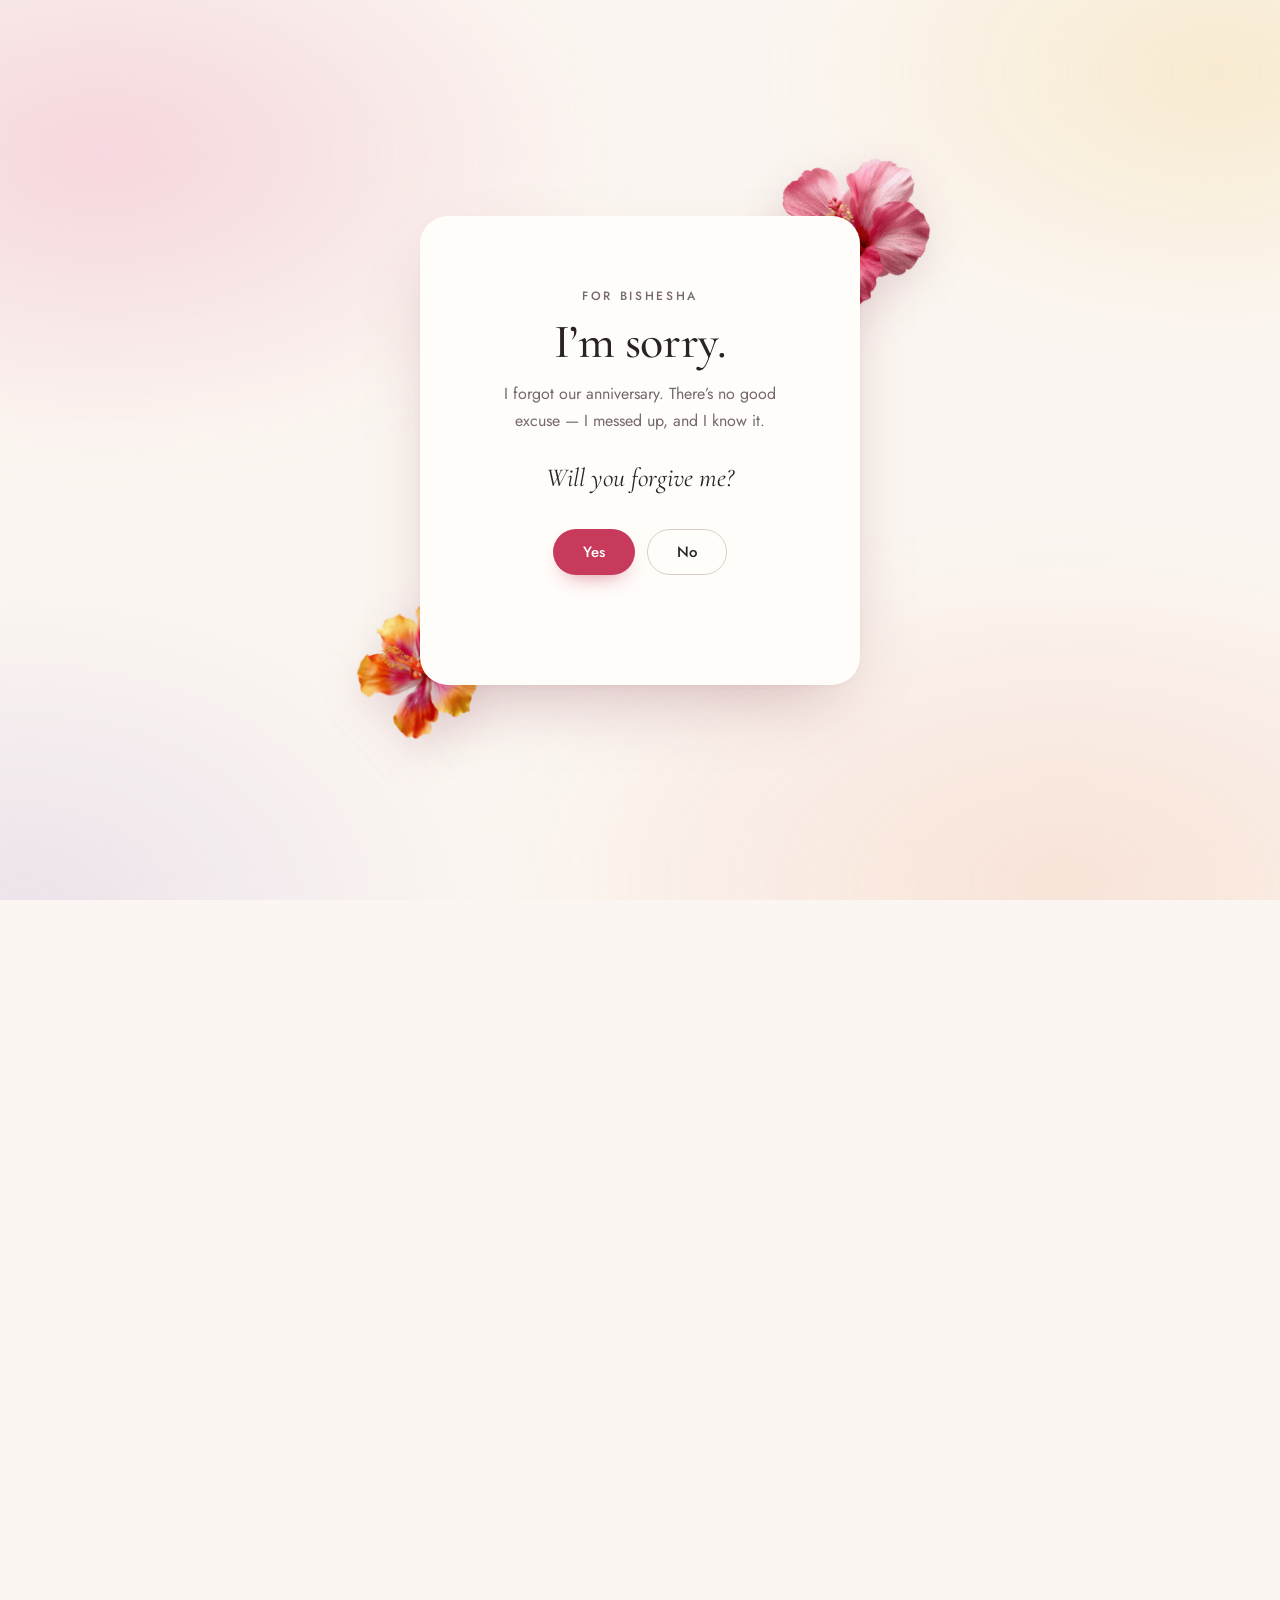
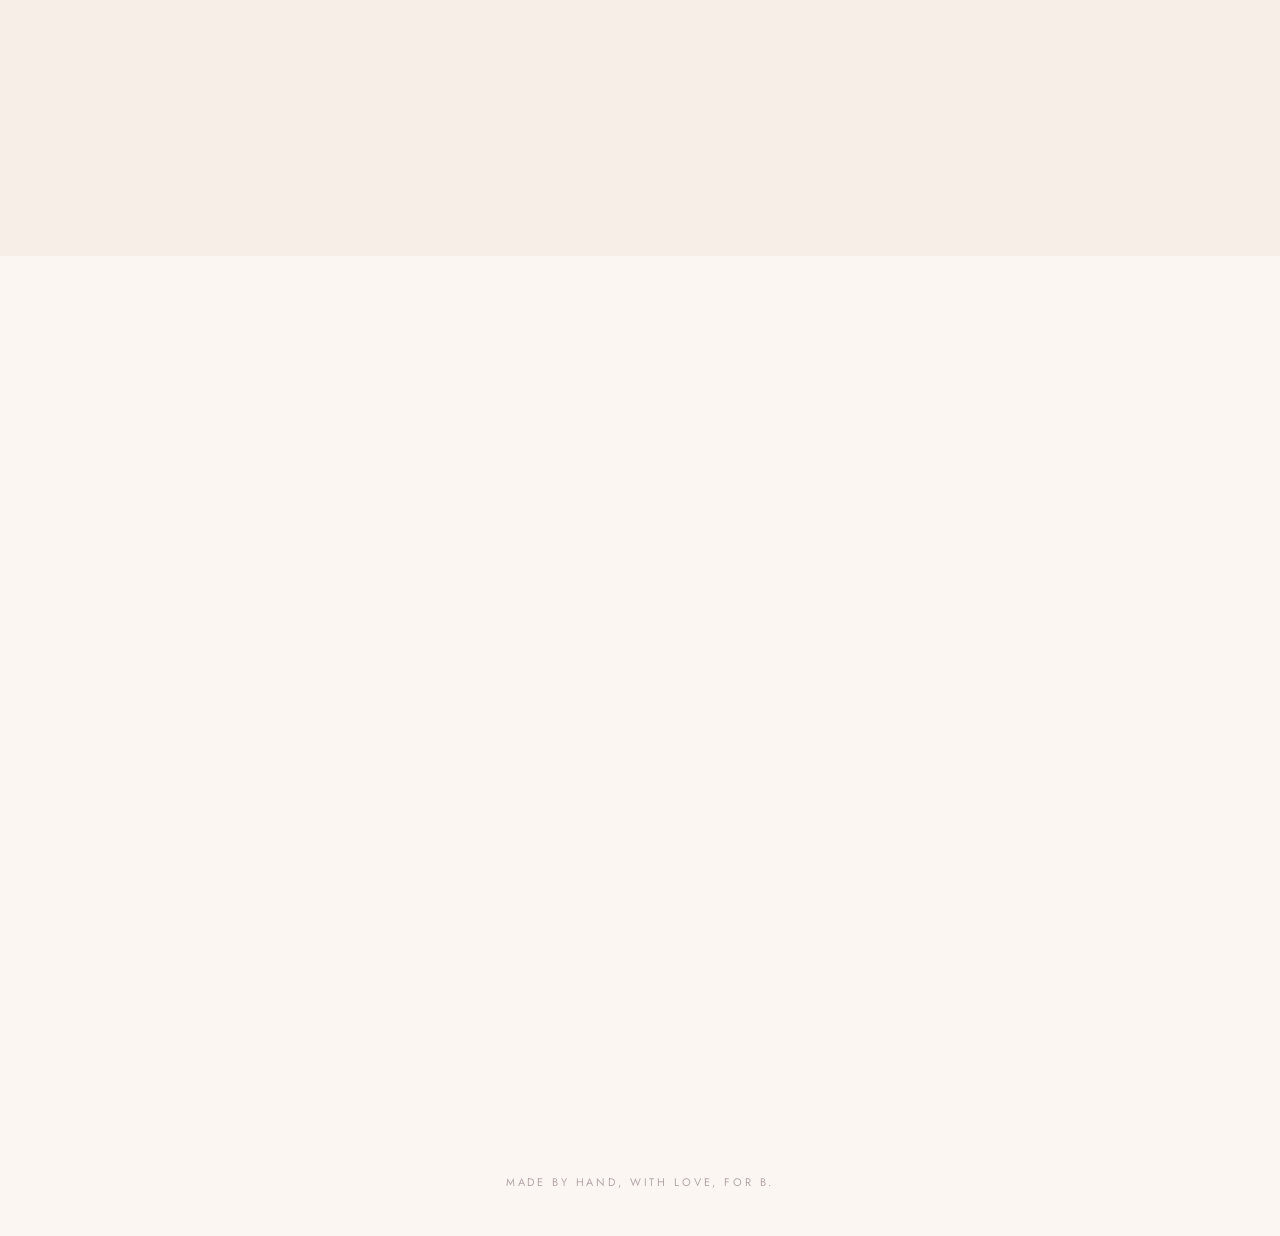
==== commit aa8aebc4: "Add real hibiscus flowers, email feedback, and copy tweaks - Cut out four hibiscus photos (white, or" ====
--- a/index.html
+++ b/index.html
@@ -55,10 +55,13 @@
   <div class="gate" id="gate" role="dialog" aria-modal="true" aria-labelledby="gate-title">
     <div class="glow" aria-hidden="true"></div>
 
+    <div class="stage">
+    <img class="peek peek--tr" src="assets/flowers/pink.webp" alt="" aria-hidden="true">
+    <img class="peek peek--bl" src="assets/flowers/orange.webp" alt="" aria-hidden="true">
+
     <div class="card" id="card">
 
       <div class="step is-active" data-step="ask">
-        <svg class="hb sway" style="--c: var(--hb-red)" aria-hidden="true" focusable="false"><use href="#hibiscus"/></svg>
         <p class="eyebrow">for bishesha</p>
         <h1 class="card__title" id="gate-title">I’m sorry.</h1>
         <p class="card__text">I forgot our anniversary. There’s no good excuse — I messed up, and I know it.</p>
@@ -81,12 +84,13 @@
       </form>
 
       <div class="step" data-step="done" inert>
-        <svg class="hb hb--big sway" style="--c: var(--hb-pink)" aria-hidden="true" focusable="false"><use href="#hibiscus"/></svg>
+        <img class="card__flower" src="assets/flowers/red.webp" alt="" aria-hidden="true">
         <h2 class="card__title">Thank you.</h2>
         <p class="card__text">I love you. Come in —</p>
       </div>
 
     </div>
+    </div>
   </div>
 
 
@@ -95,16 +99,13 @@
 
     <!-- hero -->
     <header class="hero">
+      <img class="hero__flower hero__flower--tl" src="assets/flowers/white.webp" alt="" aria-hidden="true">
+      <img class="hero__flower hero__flower--br" src="assets/flowers/red.webp" alt="" aria-hidden="true">
       <div class="hero__inner">
-        <div class="reveal" style="--d: 300ms">
-          <svg class="hb sway" style="--c: var(--hb-red)" aria-hidden="true" focusable="false"><use href="#hibiscus"/></svg>
-        </div>
         <p class="eyebrow reveal" style="--d: 450ms">a slightly late anniversary note</p>
         <h1 class="hero__title reveal" id="hello" tabindex="-1" style="--d: 600ms">Bishesha,<em>thank you for forgiving me.</em></h1>
         <p class="hero__lead reveal" style="--d: 800ms">I made you a small corner of the internet, to say the things I don’t say often enough. Take your time — scroll slowly.</p>
-      </div>
-      <a class="cue reveal" href="#you" style="--d: 1100ms"><span>scroll</span><i aria-hidden="true"></i></a>
-    </header>
+      </div>    </header>
 
 
     <!-- 01 · you -->
@@ -208,7 +209,7 @@
       </div>
 
       <div class="lucky reveal">
-        <svg class="hb sway" style="--c: var(--hb-coral)" aria-hidden="true" focusable="false"><use href="#hibiscus"/></svg>
+        <img class="lucky__flower" src="assets/flowers/orange.webp" alt="" aria-hidden="true" loading="lazy">
         <p class="lucky__line">I’m so <span>lucky</span><br>to have you.</p>
         <p class="lucky__sub">Not lucky like finding money in an old jacket. Lucky like the universe made a mistake in my favour — and I plan to spend a very long time deserving it.</p>
       </div>
@@ -244,7 +245,7 @@
                 <span class="letter__hint">tap to open</span>
               </span>
               <span class="letter__face letter__back">
-                <span class="letter__body">Close your eyes for a second. I’m probably thinking about you right now too. Then call me — I’ll pick up. My ringer is on now. For you.</span>
+                <span class="letter__body">I miss you too. It hits me out of nowhere, usually in the middle of work — and somehow I never tell you, I just keep going. So I’m telling you now: I miss you. A lot.</span>
                 <span class="letter__sign">— S.</span>
               </span>
             </span>
@@ -432,7 +433,7 @@
           </fieldset>
 
           <div class="fb__foot">
-            <button class="btn btn--primary" type="submit">Send feedback</button>
+            <button class="btn btn--primary" id="fb-send" type="submit">Send feedback</button>
             <p class="fb__msg" id="fb-msg" aria-live="polite"></p>
           </div>
         </form>
@@ -440,9 +441,9 @@
         <div class="receipt" id="receipt" tabindex="-1" hidden>
           <p class="eyebrow">feedback received</p>
           <h3 class="receipt__title">Thank you, Bishesha.</h3>
-          <p class="receipt__text">Shreyas has been notified (emotionally). To make sure it actually reaches him:</p>
+          <p class="receipt__text" id="receipt-text">Shreyas has been notified (emotionally).</p>
           <dl class="receipt__list" id="receipt-list"></dl>
-          <div class="receipt__actions">
+          <div class="receipt__actions" id="receipt-actions">
             <a class="btn btn--primary" id="send-wa" target="_blank" rel="noopener">Send on WhatsApp</a>
             <a class="btn btn--ghost" id="send-mail">Send by email</a>
           </div>
@@ -454,12 +455,11 @@
 
     <!-- the end -->
     <footer class="end">
-      <div class="end__flowers reveal" aria-hidden="true">
-        <svg class="hb" style="--c: var(--hb-red); transform: rotate(-14deg)"><use href="#hibiscus"/></svg>
-        <svg class="hb" style="--c: var(--hb-pink); transform: rotate(9deg)"><use href="#hibiscus"/></svg>
-        <svg class="hb" style="--c: var(--hb-yellow); transform: rotate(-4deg)"><use href="#hibiscus"/></svg>
-        <svg class="hb" style="--c: var(--hb-coral); transform: rotate(16deg)"><use href="#hibiscus"/></svg>
-        <svg class="hb" style="--c: var(--hb-lilac); transform: rotate(-10deg)"><use href="#hibiscus"/></svg>
+      <div class="bouquet reveal" aria-hidden="true">
+        <img class="bouquet__l" src="assets/flowers/pink.webp" alt="" loading="lazy">
+        <img class="bouquet__r" src="assets/flowers/orange.webp" alt="" loading="lazy">
+        <img class="bouquet__c" src="assets/flowers/red.webp" alt="" loading="lazy">
+        <img class="bouquet__f" src="assets/flowers/white.webp" alt="" loading="lazy">
       </div>
       <p class="end__line reveal">Happy anniversary,<br>Bishesha.</p>
       <p class="end__sub reveal">A little late, I know. But I’m not going anywhere — and neither is this date, ever again.</p>
--- a/css/love.css
+++ b/css/love.css
@@ -158,6 +158,8 @@
 
 .btn--block { width: 100%; }
 
+.btn:disabled { opacity: .7; cursor: progress; transform: none; }
+
 .field {
   width: 100%;
   padding: 14px 18px;
@@ -225,10 +227,45 @@
   to   { transform: translate3d(2%, 2%, 0) rotate(8deg); }
 }
 
+/* the card, with two real hibiscus tucked behind its corners */
+.stage {
+  position: relative;
+  width: min(440px, 100%);
+}
+
+.peek {
+  position: absolute;
+  z-index: 0;
+  height: auto;
+  pointer-events: none;
+  -webkit-user-select: none;
+  user-select: none;
+  rotate: var(--r, 0deg);
+  filter: drop-shadow(0 14px 22px rgba(120, 40, 60, .16));
+  animation: peek-in 1.4s var(--ease) .45s both, sway-soft 10s ease-in-out 1.8s infinite;
+}
+.peek--tr { width: 156px; top: -64px; right: -70px; --r: 14deg; }
+.peek--bl { width: 132px; bottom: -52px; left: -64px; --r: -16deg; animation-delay: .65s, 3s; }
+
+@keyframes peek-in {
+  from { opacity: 0; scale: .7; }
+}
+
+@keyframes sway-soft {
+  0%, 100% { transform: rotate(-3deg); }
+  50% { transform: rotate(3deg); }
+}
+
+@media (max-width: 520px) {
+  .peek--tr { width: 112px; top: -50px; right: -30px; }
+  .peek--bl { width: 98px; bottom: -42px; left: -26px; }
+}
+
 .card {
   position: relative;
-  display: grid;
-  width: min(440px, 100%);
+  z-index: 1;
+  display: grid;
+  width: 100%;
   padding: 44px clamp(22px, 6vw, 40px) 30px;
   background: var(--surface);
   border-radius: 28px;
@@ -269,8 +306,13 @@
   transition-delay: .15s, .15s, 0s;
 }
 
-.card .hb { --s: 56px; margin-bottom: 18px; }
-.card .hb--big { --s: 76px; }
+.card__flower {
+  width: 128px;
+  height: auto;
+  margin-bottom: 6px;
+  filter: drop-shadow(0 10px 16px rgba(120, 40, 60, .14));
+  animation: sway-soft 8s ease-in-out infinite;
+}
 
 .card__title {
   font-family: var(--serif);
@@ -378,8 +420,12 @@
   pointer-events: none;
   overflow: hidden;
 }
-.bloom__f { position: absolute; will-change: transform, opacity; }
-.bloom__f .hb { --s: 100%; }
+.bloom__f {
+  position: absolute;
+  height: auto;
+  will-change: transform, opacity;
+  filter: drop-shadow(0 6px 10px rgba(120, 40, 60, .14));
+}
 
 /* =========================================================
    THE PAGE
@@ -462,7 +508,34 @@
     var(--bg);
 }
 
-.hero .hb { --s: 60px; margin: 0 auto 28px; }
+.hero__inner { position: relative; z-index: 1; }
+
+/* white and red hibiscus peeking in from the corners */
+.hero__flower {
+  position: absolute;
+  z-index: 0;
+  height: auto;
+  pointer-events: none;
+  rotate: var(--r, 0deg);
+  filter: drop-shadow(0 18px 28px rgba(120, 40, 60, .14));
+  animation: sway-soft 12s ease-in-out infinite;
+  transition: opacity 1.8s ease .5s, scale 1.8s var(--ease) .5s;
+}
+.hero__flower--tl {
+  width: clamp(150px, 22vw, 300px);
+  top: clamp(-72px, -4vw, -28px);
+  left: clamp(-84px, -5vw, -34px);
+  --r: -22deg;
+}
+.hero__flower--br {
+  width: clamp(168px, 25vw, 330px);
+  bottom: clamp(-64px, -3vw, -22px);
+  right: clamp(-84px, -5vw, -34px);
+  --r: 8deg;
+  animation-delay: -5s;
+  transition-delay: .8s;
+}
+.is-locked .hero__flower { opacity: 0; scale: .85; }
 
 .hero__title {
   margin-top: 18px;
@@ -488,41 +561,6 @@
   font-size: 18px;
   color: var(--muted);
 }
-
-.cue {
-  position: absolute;
-  left: 50%;
-  bottom: 28px;
-  translate: -50% 0;
-  display: flex;
-  flex-direction: column;
-  align-items: center;
-  gap: 10px;
-  font-size: 11px;
-  letter-spacing: .3em;
-  text-transform: uppercase;
-  text-decoration: none;
-  color: var(--muted);
-}
-
-.cue i {
-  position: relative;
-  width: 1px;
-  height: 44px;
-  overflow: hidden;
-  background: var(--line-strong);
-}
-
-.cue i::after {
-  content: "";
-  position: absolute;
-  left: 0; top: -40%;
-  width: 100%; height: 40%;
-  background: var(--accent);
-  animation: cue 2.2s cubic-bezier(.6, 0, .4, 1) infinite;
-}
-
-@keyframes cue { to { top: 100%; } }
 
 /* ---------- placeholder tiles ---------- */
 
@@ -722,7 +760,13 @@
   padding: clamp(100px, 15vw, 190px) 16px;
   text-align: center;
 }
-.lucky .hb { --s: 40px; margin: 0 auto 30px; }
+.lucky__flower {
+  width: 118px;
+  height: auto;
+  margin: 0 auto 26px;
+  filter: drop-shadow(0 12px 18px rgba(120, 40, 60, .14));
+  animation: sway-soft 9s ease-in-out infinite;
+}
 
 .lucky__line {
   font-family: var(--serif);
@@ -1161,13 +1205,22 @@
   text-align: center;
 }
 
-.end__flowers {
-  display: flex;
-  justify-content: center;
-  gap: 12px;
-  margin-bottom: 38px;
-}
-.end__flowers .hb { --s: 26px; }
+/* a small bouquet: every colour she likes */
+.bouquet {
+  position: relative;
+  width: 300px;
+  height: 200px;
+  margin: 0 auto 40px;
+}
+.bouquet img {
+  position: absolute;
+  height: auto;
+  filter: drop-shadow(0 10px 16px rgba(120, 40, 60, .14));
+}
+.bouquet__c { width: 152px; left: 74px; top: 0; z-index: 2; }
+.bouquet__l { width: 112px; left: 4px; top: 62px; rotate: -16deg; z-index: 1; }
+.bouquet__r { width: 112px; right: 4px; top: 58px; rotate: 14deg; z-index: 1; }
+.bouquet__f { width: 88px; left: 106px; top: 116px; rotate: 10deg; z-index: 3; }
 
 .end__line {
   font-family: var(--serif);
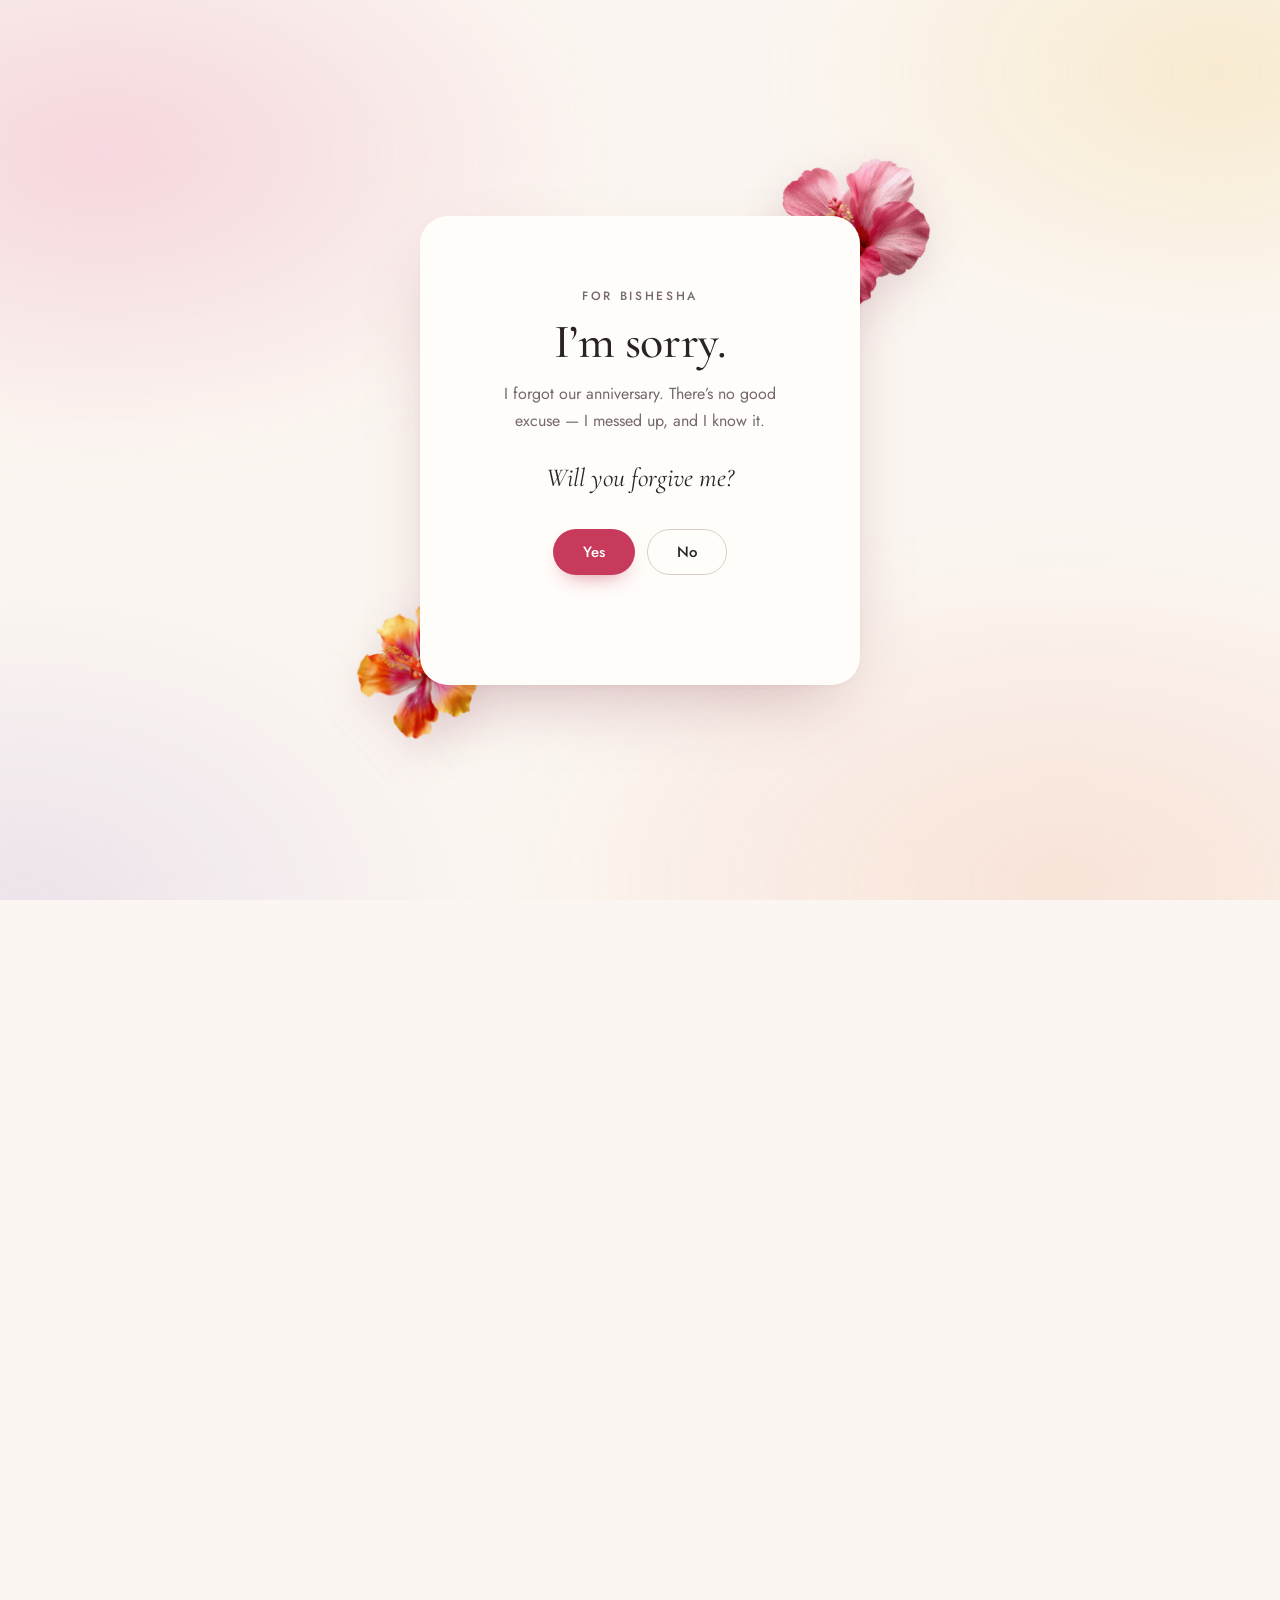
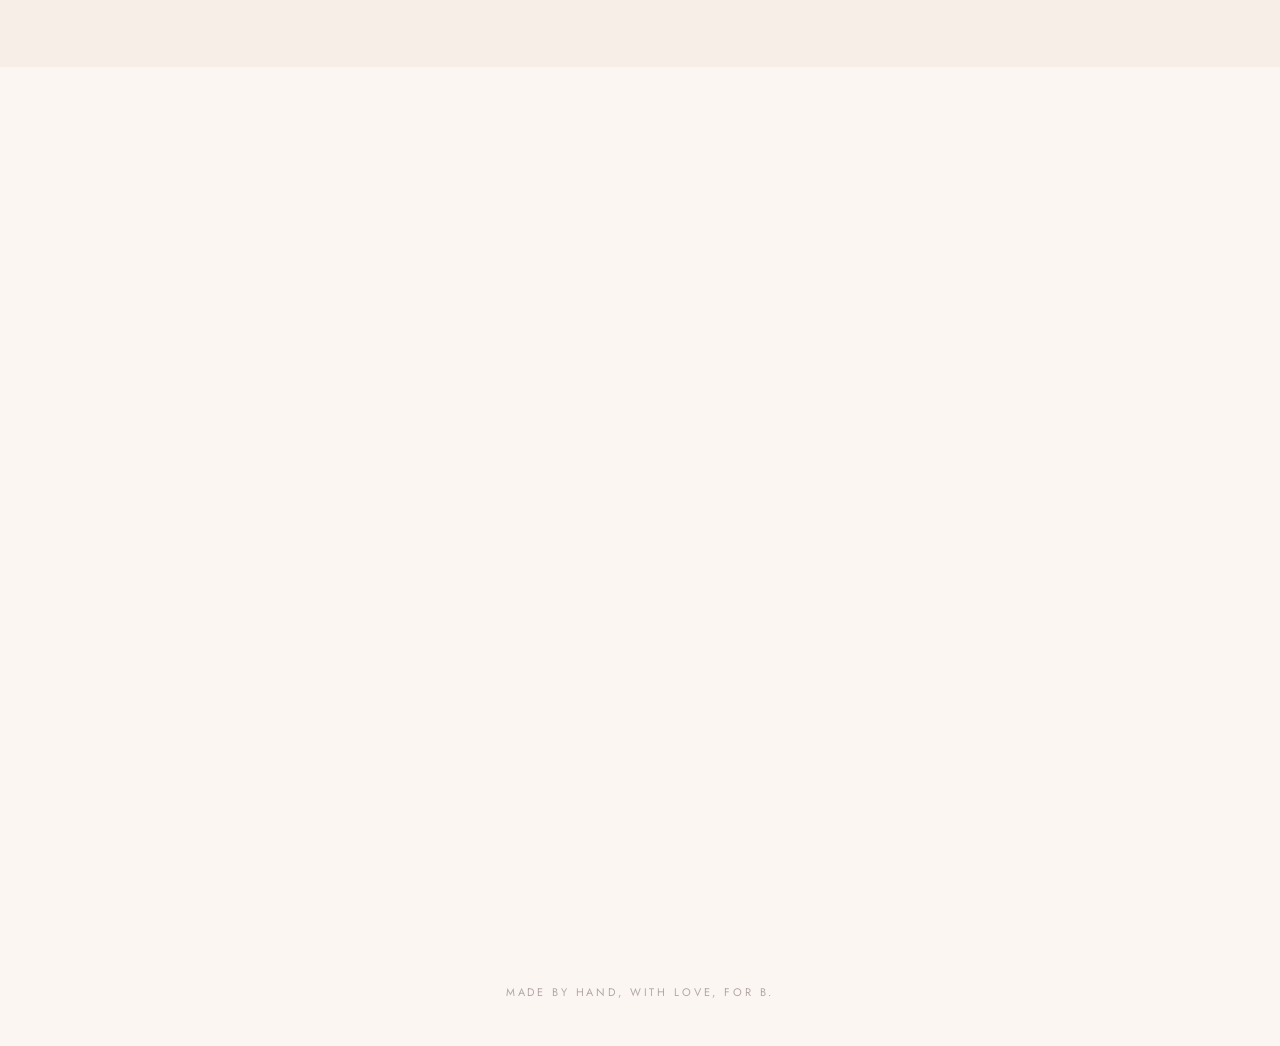
==== commit 34412177: "Send feedback via Web3Forms, drop a photo, tweak two lines - Feedback now goes through Web3Forms fir" ====
--- a/index.html
+++ b/index.html
@@ -193,7 +193,7 @@
               <li>Our anniversary. (Clearly.)</li>
               <li>To text back when I get busy</li>
               <li>To say thank you for the little things</li>
-              <li>That you can’t read my mind</li>
+              <li>That it’s milk chocolate only. (Dark doesn’t count.)</li>
             </ul>
           </div>
           <div class="ledger__col ledger--keep reveal" style="--d: 120ms">
@@ -217,7 +217,7 @@
       <div class="wrap wrap--narrow">
         <h3 class="sub reveal">So, a few promises</h3>
         <ol class="promises">
-          <li class="reveal">Our anniversary now lives in three calendars, two alarms and one sticky note on my mirror.</li>
+          <li class="reveal">Our anniversary now lives in my head — and, just to be safe, in three calendars, two alarms and a sticky note on my mirror.</li>
           <li class="reveal">When you’re talking, my phone goes face-down.</li>
           <li class="reveal">I’ll plan the next date — all of it, including where we eat.</li>
           <li class="reveal">I’ll say “I love you” out loud more often, instead of just thinking it really hard.</li>
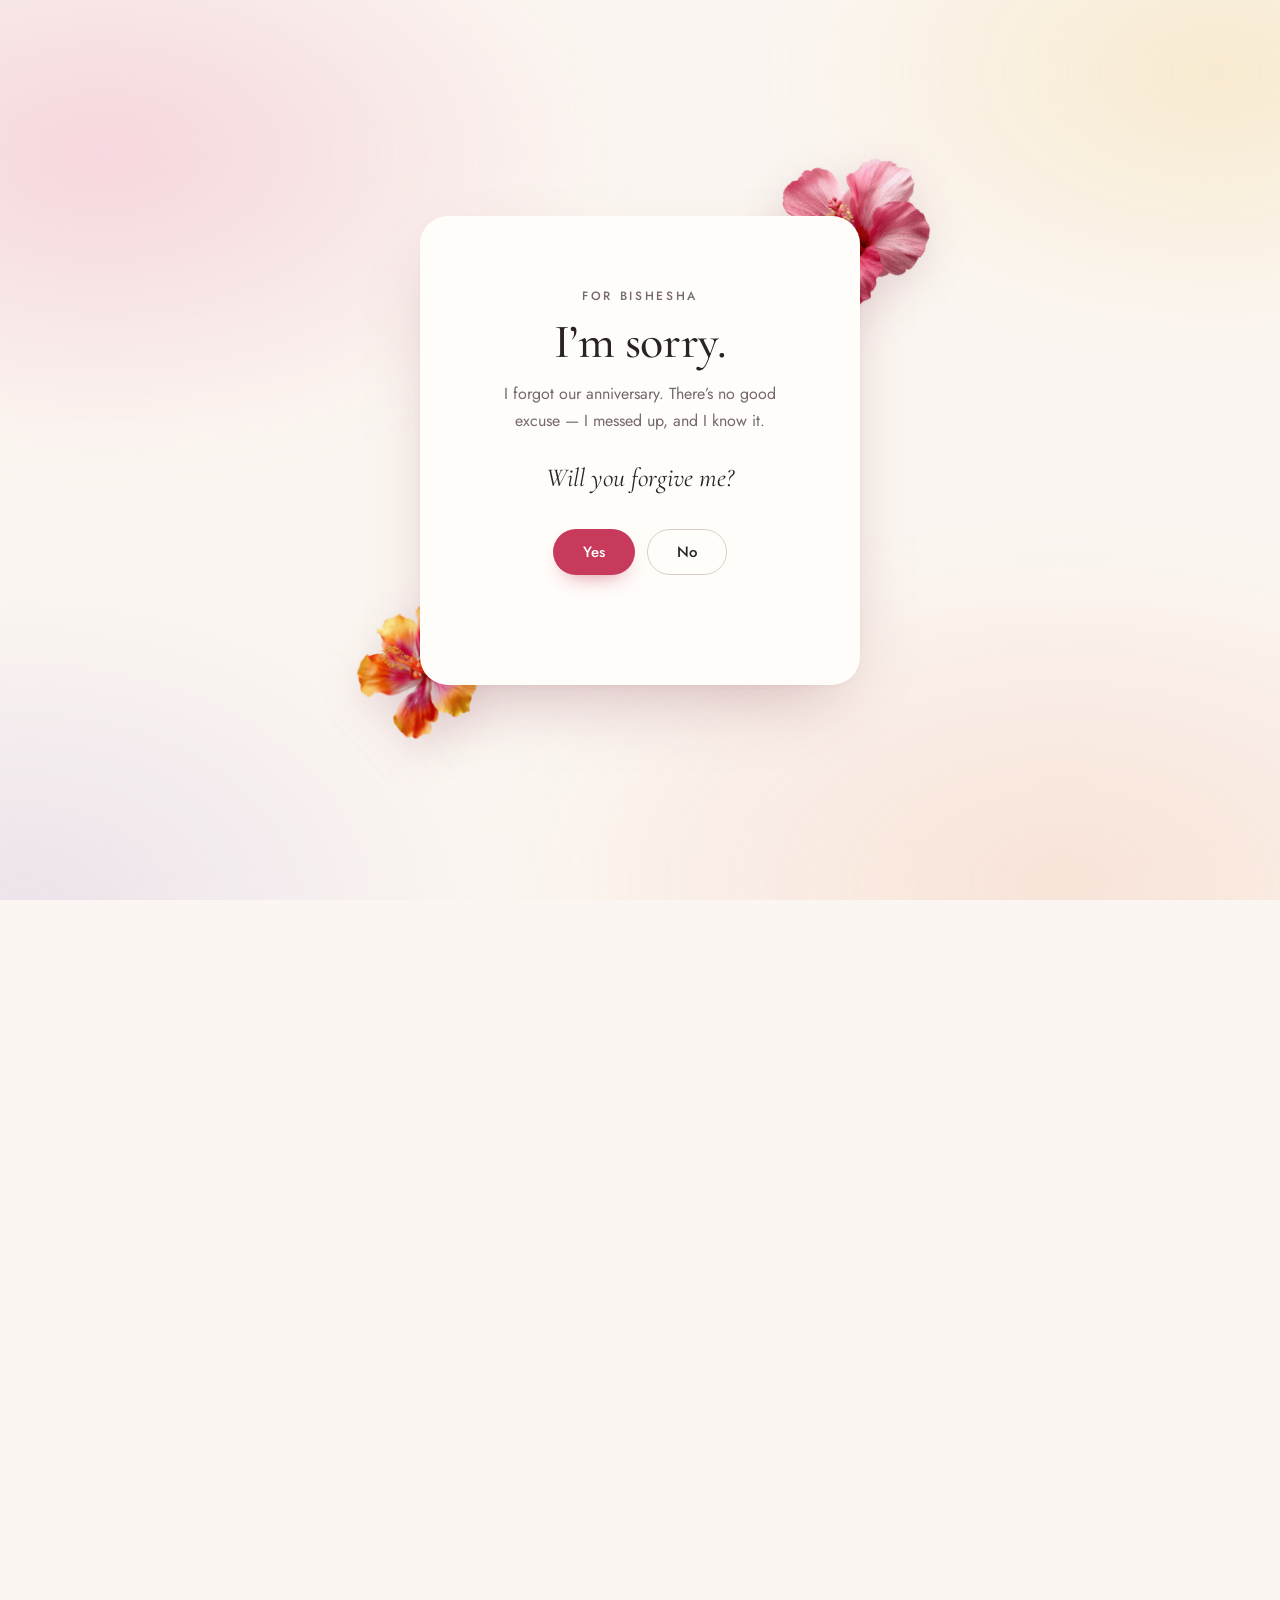
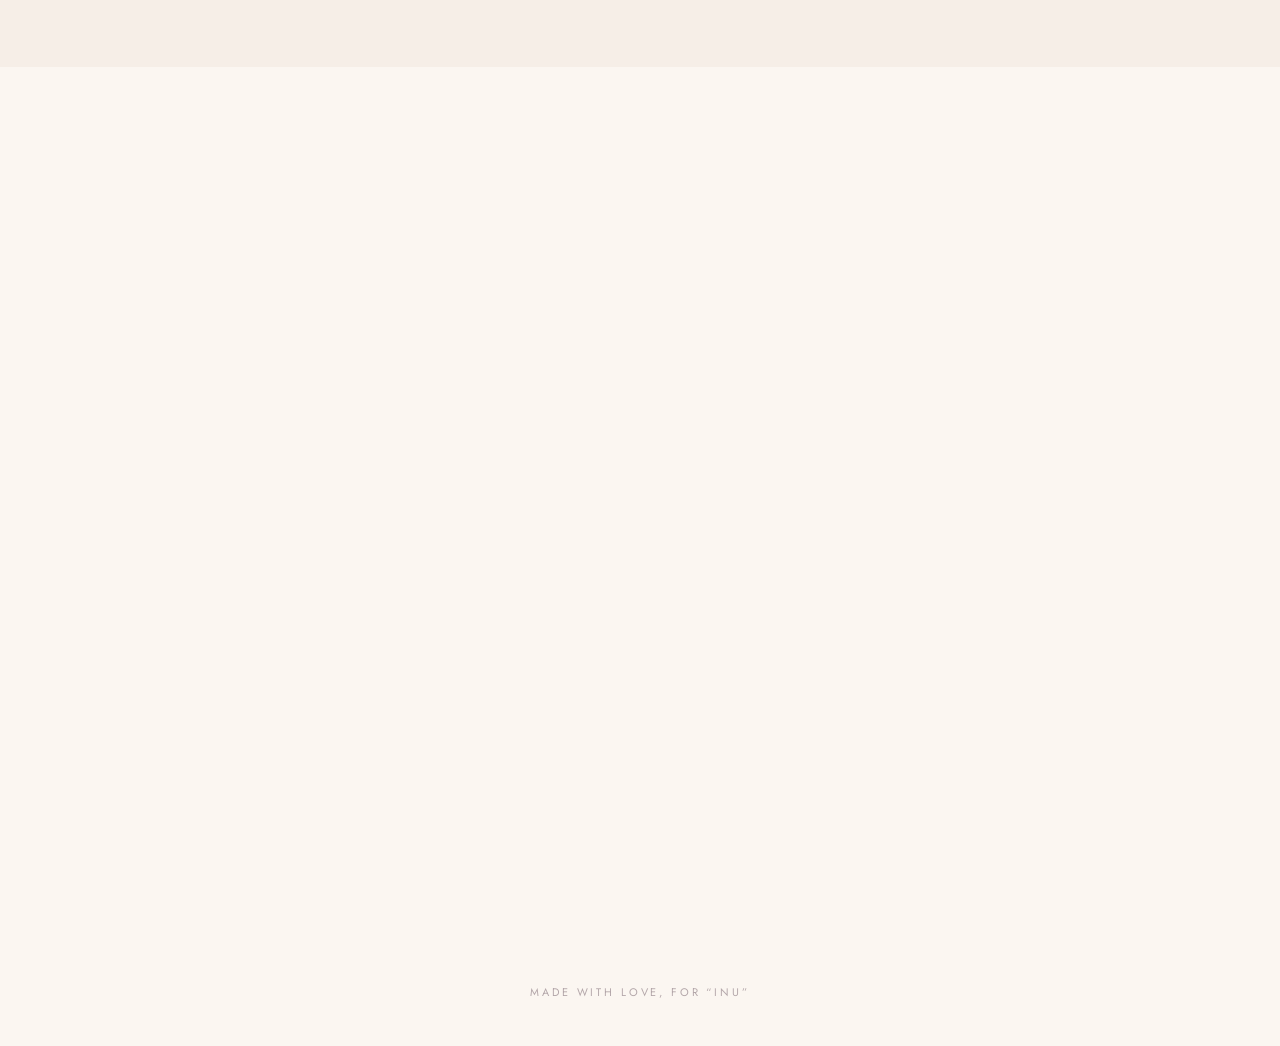
==== commit f1bf1a32: "Update the footer sign-off to "INU" Co-Authored-By: Claude Opus 5.5 <noreply@anthropic.com>" ====
--- a/index.html
+++ b/index.html
@@ -202,7 +202,7 @@
               <li>The way you say my name</li>
               <li>How easy it is to be myself around you</li>
               <li>Every time you showed up for me without being asked</li>
-              <li>How lucky I am</li>
+              <li>How your hand fits in mine</li>
             </ul>
           </div>
         </div>
@@ -465,7 +465,7 @@
       <p class="end__sub reveal">A little late, I know. But I’m not going anywhere — and neither is this date, ever again.</p>
       <p class="end__days reveal" id="days" hidden></p>
       <p class="end__sign reveal">Yours, always,<span class="end__name">Shreyas</span></p>
-      <p class="end__fine">made by hand, with love, for B.</p>
+      <p class="end__fine">made with love, for “INU”</p>
     </footer>
 
   </main>
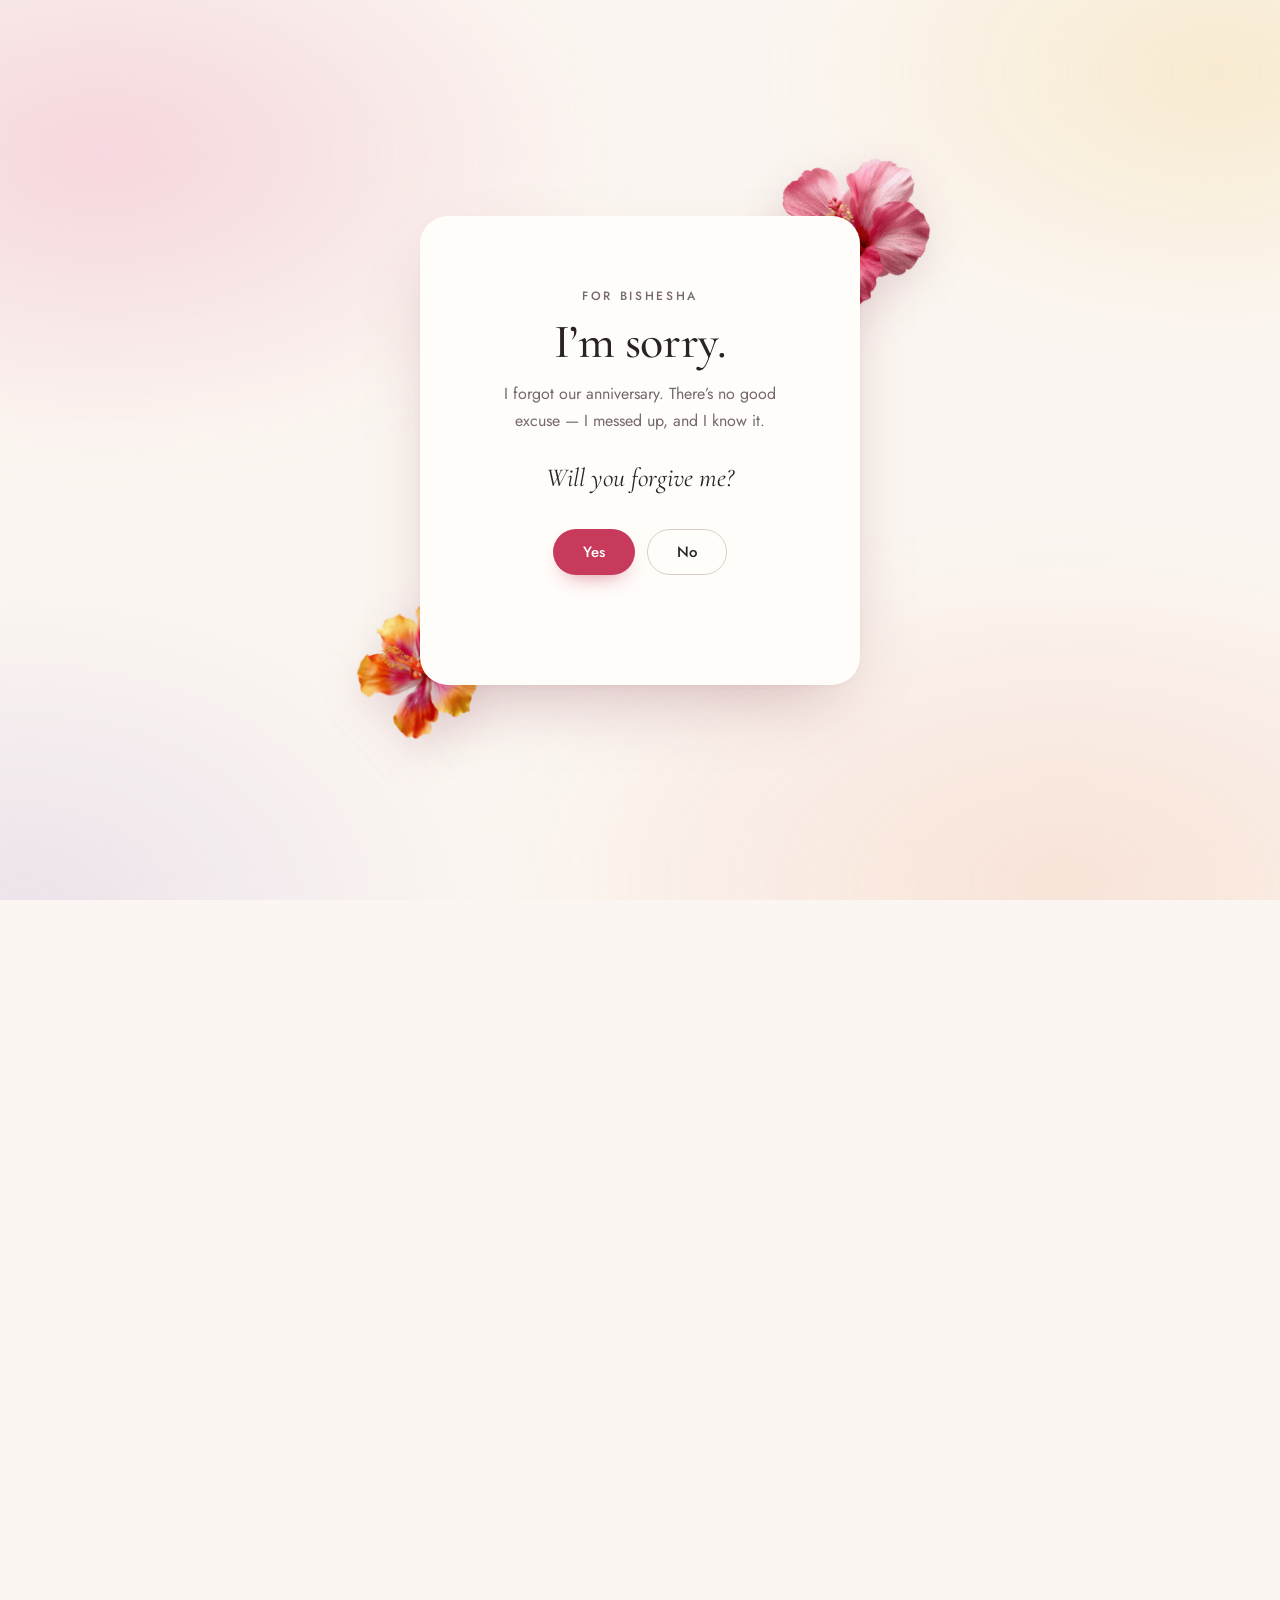
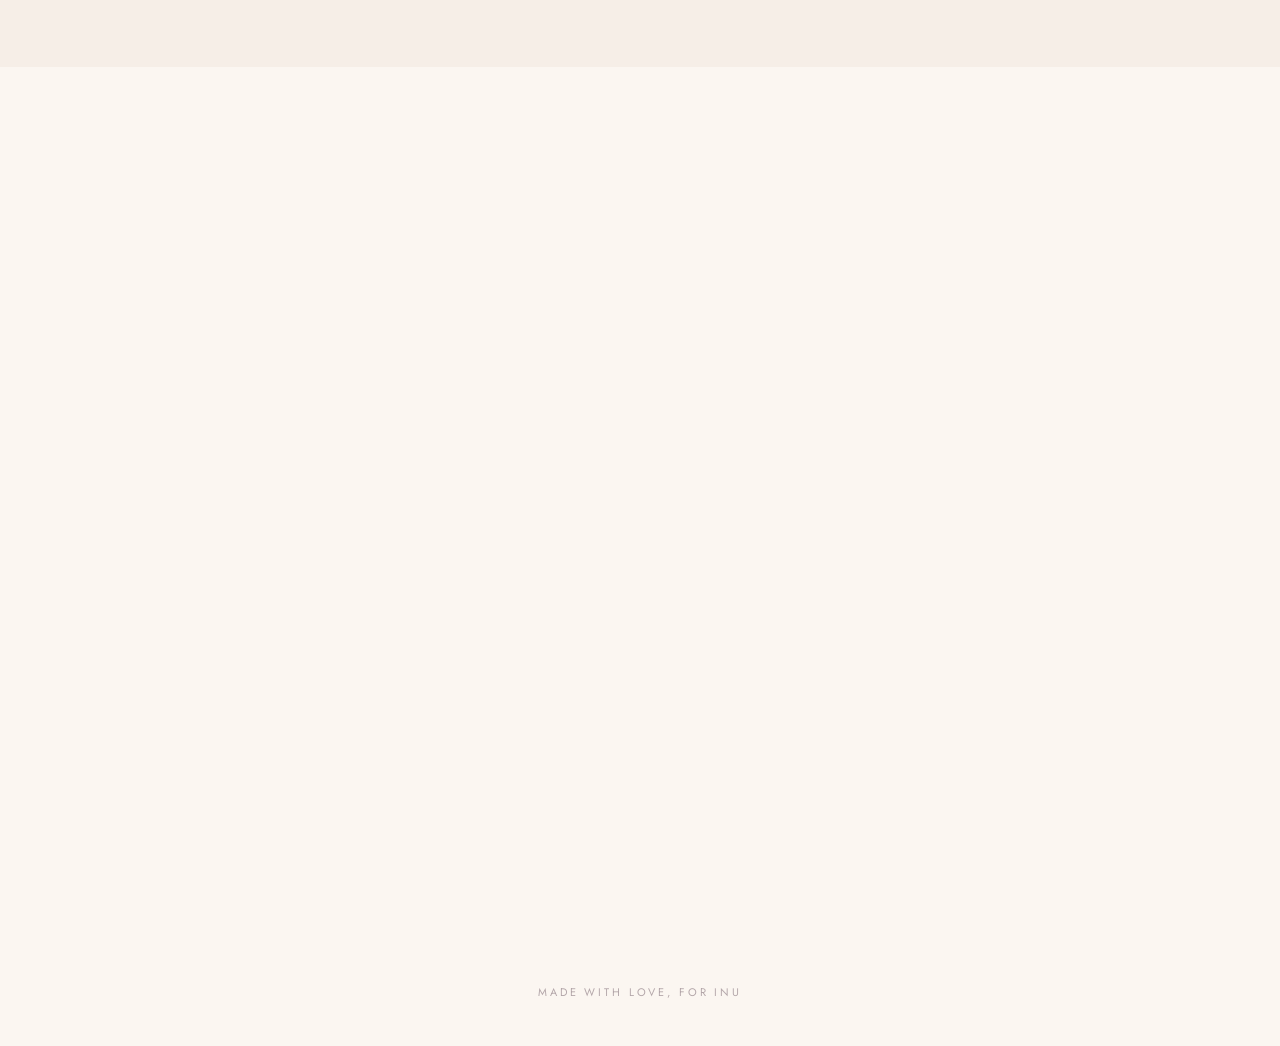
==== commit e2639f0a: "Drop the quotes around INU in the footer Co-Authored-By: Claude Opus 5.5 <noreply@anthropic.com>" ====
--- a/index.html
+++ b/index.html
@@ -465,7 +465,7 @@
       <p class="end__sub reveal">A little late, I know. But I’m not going anywhere — and neither is this date, ever again.</p>
       <p class="end__days reveal" id="days" hidden></p>
       <p class="end__sign reveal">Yours, always,<span class="end__name">Shreyas</span></p>
-      <p class="end__fine">made with love, for “INU”</p>
+      <p class="end__fine">made with love, for INU</p>
     </footer>
 
   </main>
